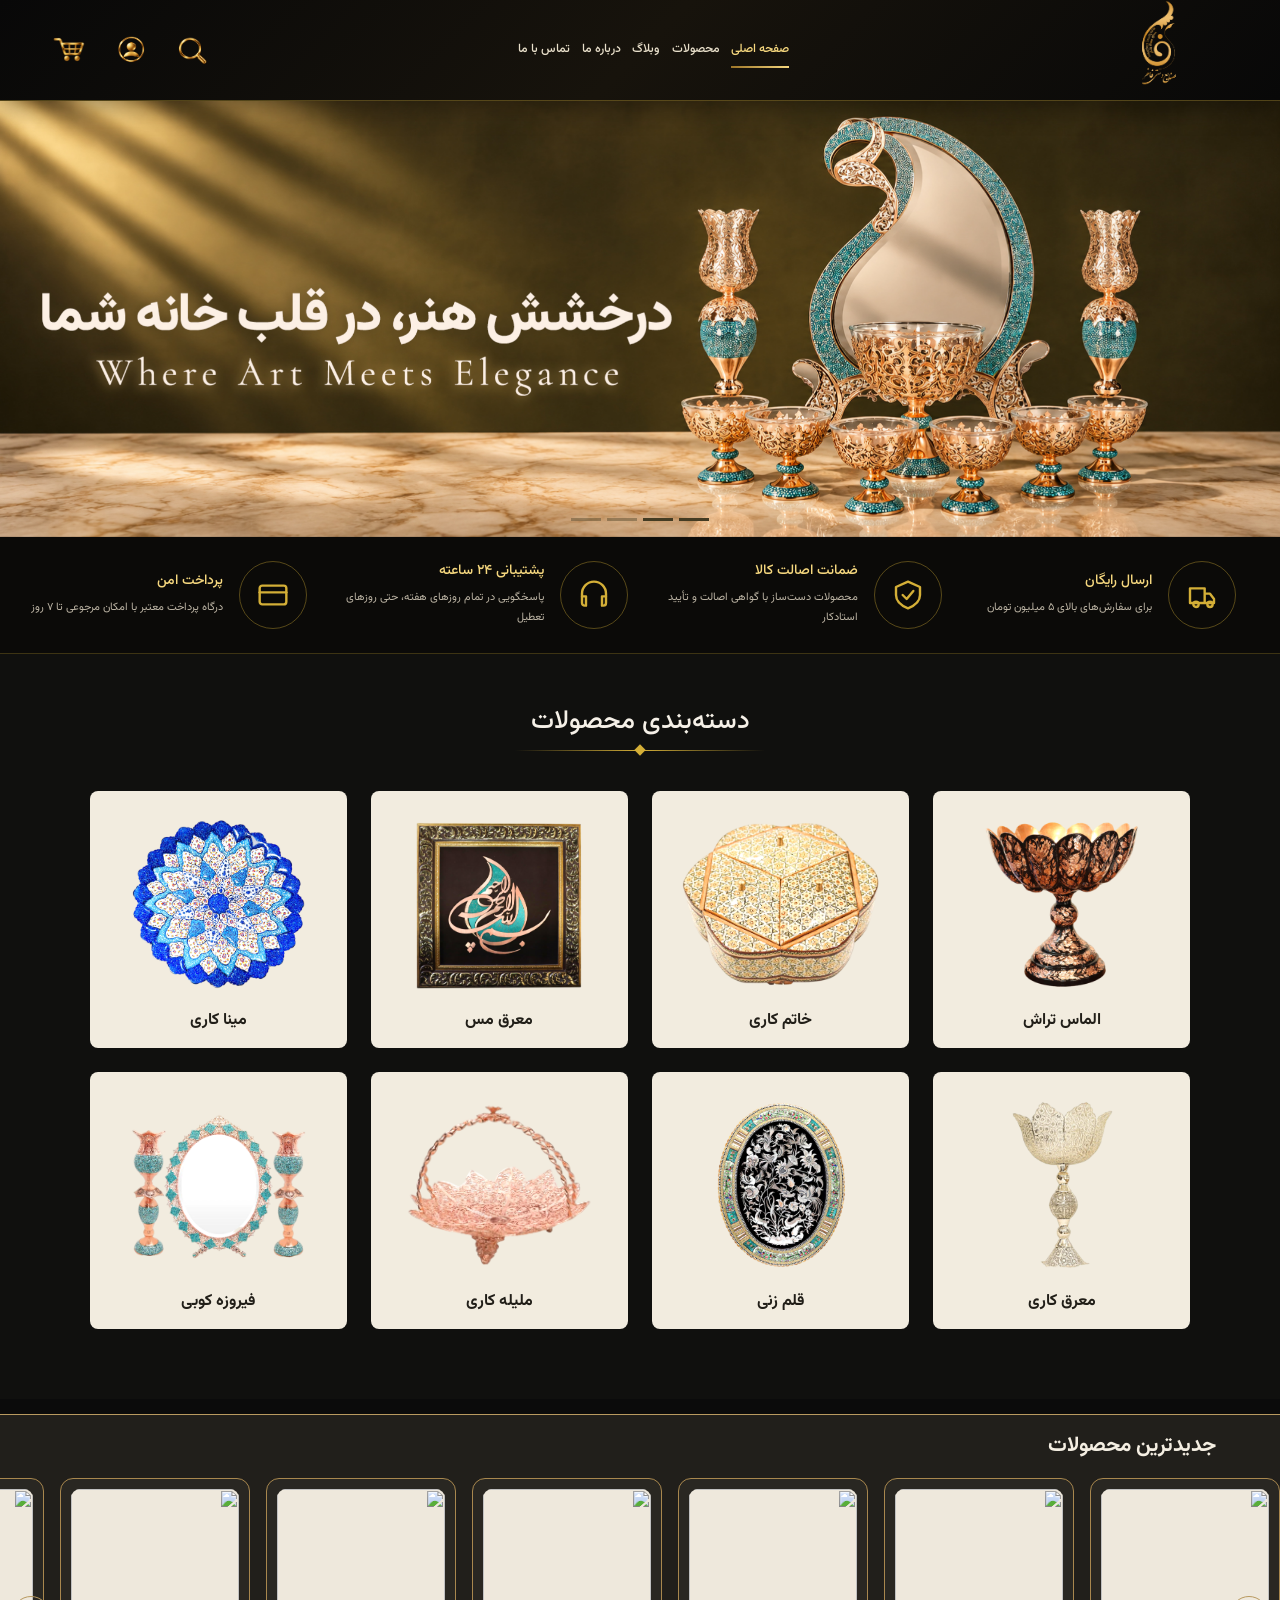
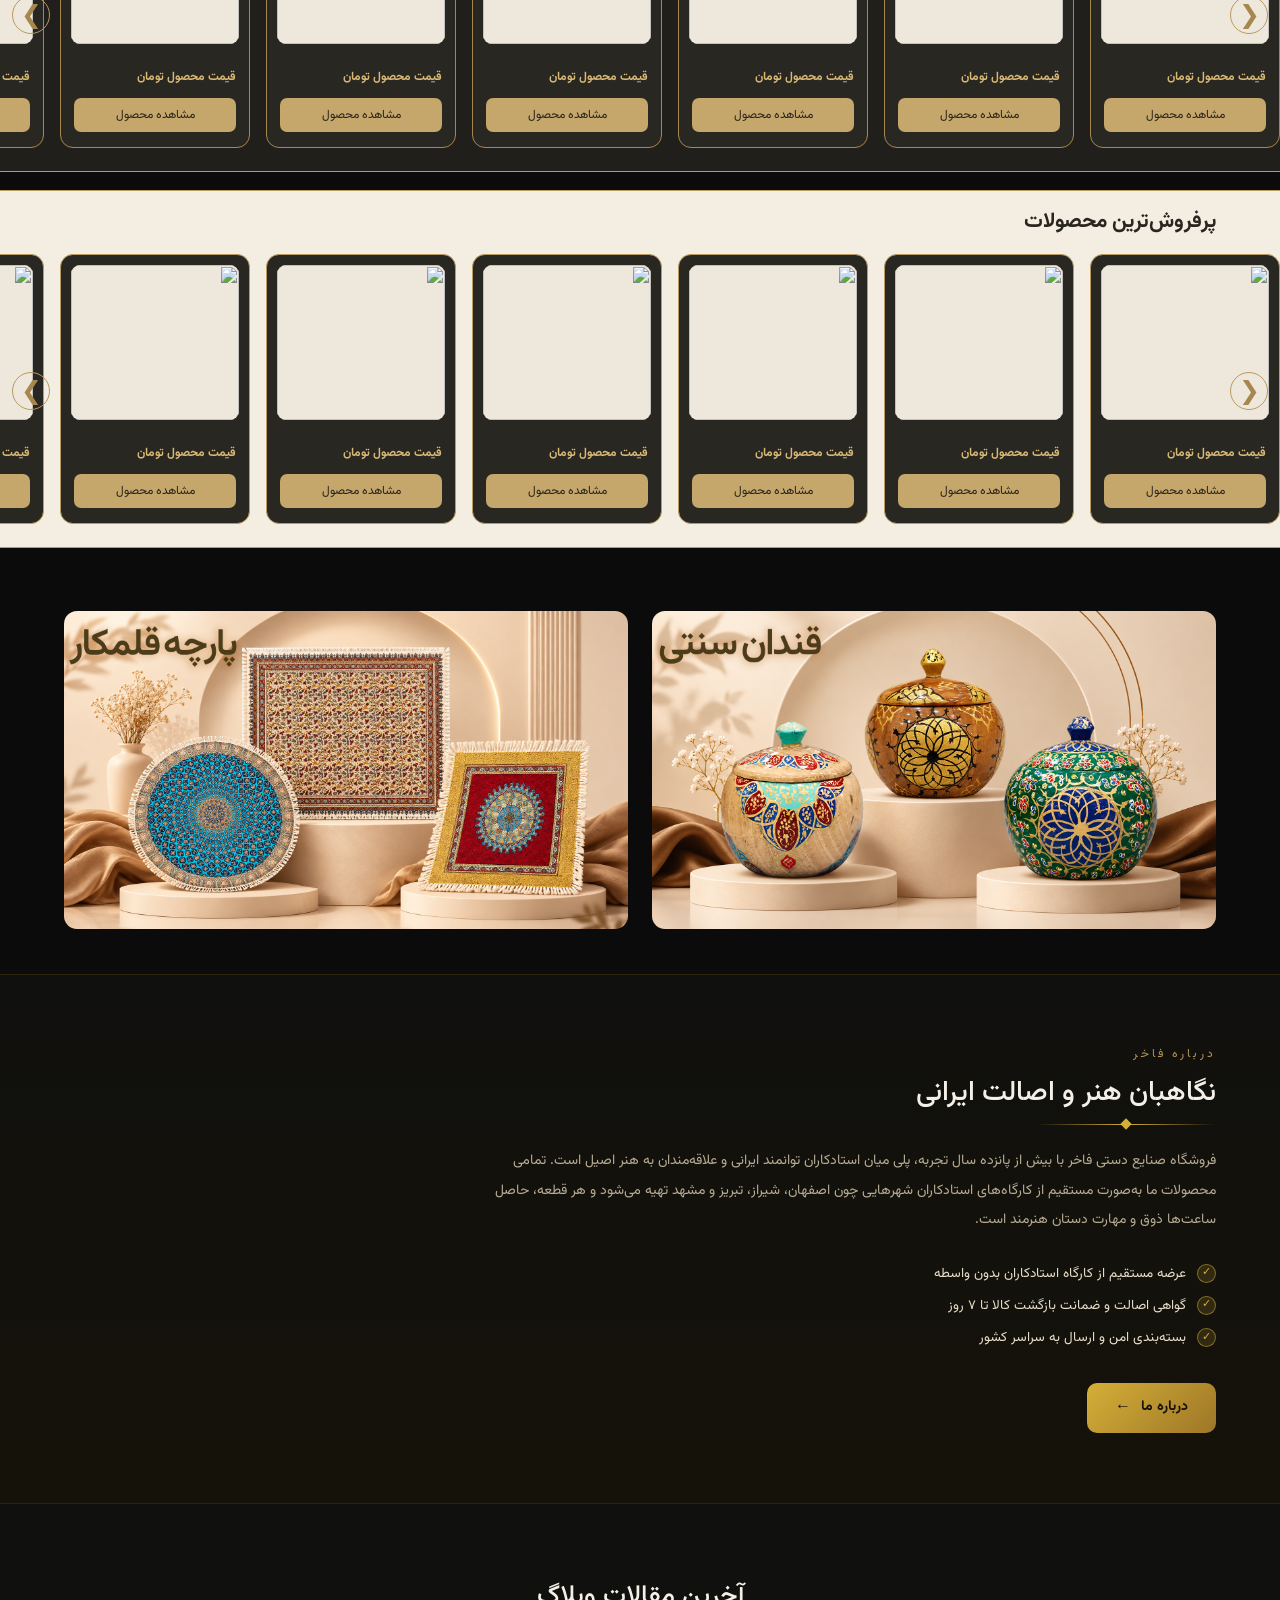
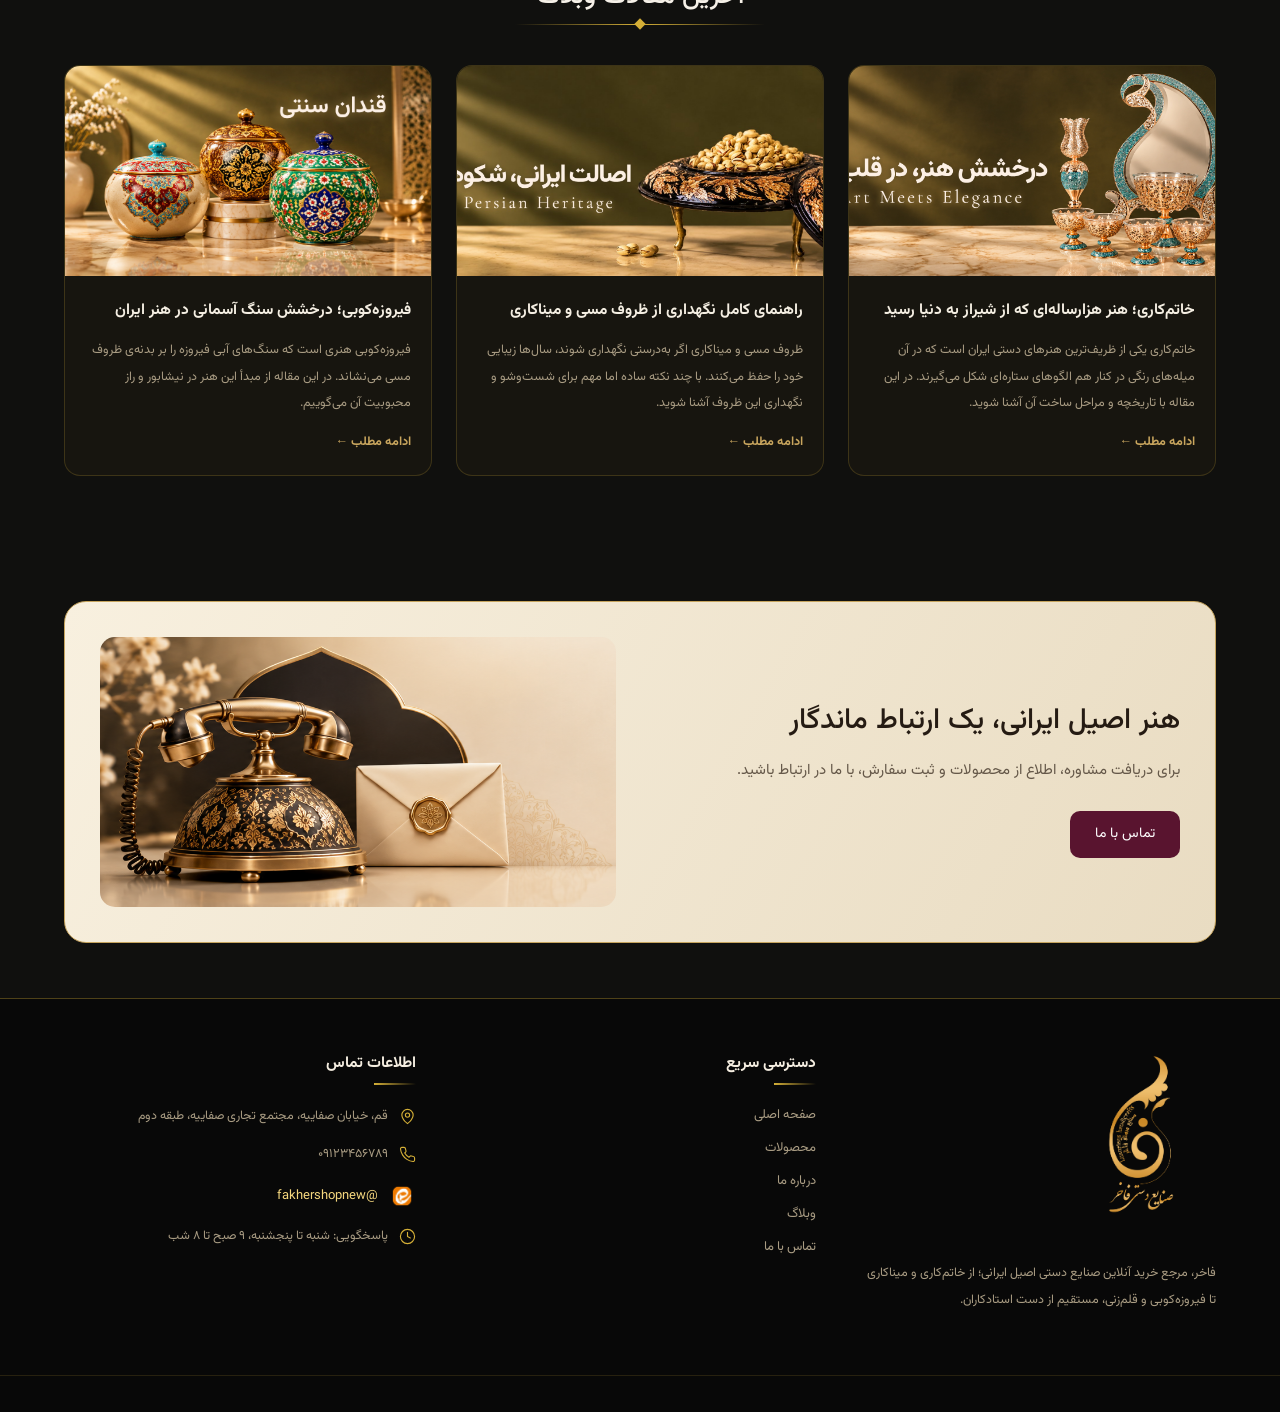
==== index.html @ 24276c19 "پروژه" ====
﻿<!DOCTYPE html>
<html lang="fa" dir="rtl">
<head>
    <meta charset="UTF-8">
    <meta name="viewport" content="width=device-width, initial-scale=1.0">
    <meta name="description" content="فروشگاه صنایع دستی فاخر؛ عرضه محصولات دست‌ساز و هنرهای اصیل ایرانی">
    <title>فروشگاه صنایع دستی فاخر</title>
    <link rel="icon" type="image/png" href="images/logo.png">
    <link rel="stylesheet" href="bootstrap/bootstrap.css">
    <link rel="stylesheet" href="css/style.css">
</head>

<body>

    <!-- هدر و منوی بالا صفحه-->
<header class="site-header">
    <nav class="navbar flex-nowrap py-0">
        <div class="container-fluid header-container d-flex align-items-center flex-nowrap">
            <a href="index.html" class="navbar-brand p-0 me-2 flex-shrink-0">
                <img src="images/logo.png" alt="لوگوی فاخر">
            </a>

            <div class="header-content d-flex align-items-center flex-grow-1">

                <ul class="navbar-nav main-nav flex-row flex-nowrap mx-auto">
                    <li class="nav-item">
                 <a href="index.html" class="nav-link active" aria-current="page">صفحه اصلی</a>
                    </li>

                    <li class="nav-item">
                        <a href="#products" class="nav-link">محصولات</a>
                    </li>

                    <li class="nav-item">
                        <a href="blog.html" class="nav-link">وبلاگ</a>
                    </li>

                    <li class="nav-item">
                        <a href="about.html" class="nav-link">درباره ما</a>
                    </li>

                    <li class="nav-item">
                        <a href="contact.html" class="nav-link">تماس با ما</a>
                    </li>
                </ul>

                <div class="header-actions d-flex align-items-center gap-1 gap-md-4 flex-shrink-0">
                    <a href="index.html" class="icon-link" aria-label="جستجو">
                        <img src="images/search.png" alt="">
                    </a>

                    <a href="index.html" class="icon-link" aria-label="حساب کاربری">
                        <img src="images/account.png" alt="">
                    </a>

                    <a href="index.html" class="icon-link" aria-label="سبد خرید">
                        <img src="images/buy.png" alt="">
                    </a>
                </div>
            </div>
        </div>
    </nav>
</header>

    
 <main>

        <!--اسلایدر -->
<div id="carouselExampleIndicators" class="carousel slide"data-bs-ride="carousel" data-bs-interval="1000">
    <div class="carousel-indicators">
        <button type="button" data-bs-target="#carouselExampleIndicators"
            data-bs-slide-to="0" class="active"
            aria-current="true" aria-label="Slide 1"></button>

        <button type="button" data-bs-target="#carouselExampleIndicators"
            data-bs-slide-to="1" aria-label="Slide 2"></button>

        <button type="button" data-bs-target="#carouselExampleIndicators"
            data-bs-slide-to="2" aria-label="Slide 3"></button>

        <button type="button" data-bs-target="#carouselExampleIndicators"
            data-bs-slide-to="3" aria-label="Slide 4"></button>
    </div>

    <div class="carousel-inner">

        <div class="carousel-item active">
            <img src="images/بنر1.jpg" class="d-block w-100"
                alt="بنر اول فروشگاه">
        </div>

        <div class="carousel-item">
            <img src="images/بنر2.jpg" class="d-block w-100"
                alt="بنر دوم فروشگاه">
        </div>

        <div class="carousel-item">
            <img src="images/بنر3.jpg" class="d-block w-100"
                alt="بنر سوم فروشگاه">
        </div>

        <div class="carousel-item">
            <img src="images/بنر 4.jpg" class="d-block w-100"
                alt="بنر چهارم فروشگاه">
        </div>
    </div>
</div>



      
<!-- مزیت های فروشگاه -->
<section class="store-benefits py-4">
    <div class="container-fluid px-4">
        <div class="row row-cols-1 row-cols-md-2 row-cols-lg-4 g-4">

            <div class="col">
                <div class="benefit-item d-flex align-items-center justify-content-center gap-3 h-100">
                    <div class="benefit-icon">
                        <svg viewBox="0 0 24 24">
                            <path d="M3 7h11v11H3z M14 11h4l3 4v3h-7z"/>
                            <circle cx="7.5" cy="19" r="2"/>
                            <circle cx="18" cy="19" r="2"/>
                        </svg>
                    </div>
                    <div class="benefit-text">
                        <h3>ارسال رایگان</h3>
                        <p>برای سفارش‌های بالای ۵ میلیون تومان</p>
                    </div>
                </div>
            </div>

            <div class="col">
                <div class="benefit-item d-flex align-items-center justify-content-center gap-3 h-100">
                    <div class="benefit-icon">
                        <svg viewBox="0 0 24 24">
                            <path d="M12 2 21 6v6c0 5-4 8-9 10-5-2-9-5-9-10V6z"/>
                            <path d="m8 12 3 3 5-6"/>
                        </svg>
                    </div>
                    <div class="benefit-text">
                        <h3>ضمانت اصالت کالا</h3>
                        <p>محصولات دست‌ساز با گواهی اصالت و تأیید استادکار</p>
                    </div>
                </div>
            </div>

            <div class="col">
                <div class="benefit-item d-flex align-items-center justify-content-center gap-3 h-100">
                    <div class="benefit-icon">
                        <svg viewBox="0 0 24 24">
                            <path d="M3 13v-2a9 9 0 0 1 18 0v2"/>
                            <path d="M3 13h3v7H5a2 2 0 0 1-2-2z"/>
                            <path d="M21 13h-3v7h1a2 2 0 0 0 2-2z"/>
                        </svg>
                    </div>
                    <div class="benefit-text">
                        <h3>پشتیبانی ۲۴ ساعته</h3>
                        <p>پاسخگویی در تمام روزهای هفته، حتی روزهای تعطیل</p>
                    </div>
                </div>
            </div>

            <!-- پرداخت امن -->
            <div class="col">
                <div class="benefit-item d-flex align-items-center justify-content-center gap-3 h-100">
                    <div class="benefit-icon">
                        <svg viewBox="0 0 24 24">
                            <rect x="2" y="5" width="20" height="14" rx="2"/>
                            <path d="M2 10h20"/>
                        </svg>
                    </div>
                    <div class="benefit-text">
                        <h3>پرداخت امن</h3>
                        <p>درگاه پرداخت معتبر با امکان مرجوعی تا ۷ روز</p>
                    </div>
                </div>
            </div>

        </div>
    </div>
</section>




        <!-- دسته‌بندی محصولات -->
        <section class="categories-section">
            <div class="section-title">
                <h2>دسته‌بندی محصولات</h2>
                <div class="gold-divider"><span></span></div>
            </div>
            <div class="categories-grid">
                <div class="row g-4 g-md-3 g-lg-4">
                    <div class="col-6 col-md-4 col-lg-3">
                        <a href="index.html" class="category-card">
                            <div class="category-image"><img src="images/الماس تراش.png" alt="الماس تراش"></div>
                            <h3>الماس تراش</h3>
                        </a>
                    </div>
                    <div class="col-6 col-md-4 col-lg-3">
                        <a href="index.html" class="category-card">
                            <div class="category-image"><img src="images/خاتم کاری.png" alt="خاتم کاری"></div>
                            <h3>خاتم کاری</h3>
                        </a>
                    </div>
                    <div class="col-6 col-md-4 col-lg-3">
                        <a href="index.html" class="category-card">
                            <div class="category-image"><img src="images/معرق مس.png" alt="معرق مس"></div>
                            <h3>معرق مس</h3>
                        </a>
                    </div>
                    <div class="col-6 col-md-4 col-lg-3">
                        <a href="index.html" class="category-card">
                            <div class="category-image"><img src="images/مینا کاری.png" alt="مینا کاری"></div>
                            <h3>مینا کاری</h3>
                        </a>
                    </div>
                    <div class="col-6 col-md-4 col-lg-3">
                        <a href="index.html" class="category-card">
                            <div class="category-image"><img src="images/معرق کاری.png" alt="معرق کاری"></div>
                            <h3>معرق کاری</h3>
                        </a>
                    </div>
                    <div class="col-6 col-md-4 col-lg-3">
                        <a href="index.html" class="category-card">
                            <div class="category-image"><img src="images/قلم زنی.png" alt="قلم زنی"></div>
                            <h3>قلم زنی</h3>
                        </a>
                    </div>
                    <div class="col-6 col-md-4 col-lg-3">
                        <a href="index.html" class="category-card">
                            <div class="category-image"><img src="images/ملیله کاری.png" alt="ملیله کاری"></div>
                            <h3>ملیله کاری</h3>
                        </a>
                    </div>
                    <div class="col-6 col-md-4 col-lg-3">
                        <a href="index.html" class="category-card">
                            <div class="category-image"><img src="images/فیروزه کوبی.png" alt="فیروزه کوبی"></div>
                            <h3>فیروزه کوبی</h3>
                        </a>
                    </div>
                </div>
            </div>
        </section>

        <!-- جدیدترین و پرفروش‌ترین محصولات -->
        <section class="products-showcase" id="products">
            <div class="products-container">
                <div class="product-group">
                    <div class="product-heading"><div><h2>جدیدترین محصولات</h2></div></div>
                    <div class="product-slider">
                        <button class="product-arrow prev" type="button" aria-label="محصولات قبلی">&#10095;</button>
                        <div class="product-track" id="newProducts"></div>
                        <button class="product-arrow next" type="button" aria-label="محصولات بعدی">&#10094;</button>
                    </div>
                </div>
                <div class="product-group">
                    <div class="product-heading"><div><h2>پرفروش‌ترین محصولات</h2></div></div>
                    <div class="product-slider">
                        <button class="product-arrow prev" type="button" aria-label="محصولات قبلی">&#10095;</button>
                        <div class="product-track" id="bestProducts"></div>
                        <button class="product-arrow next" type="button" aria-label="محصولات بعدی">&#10094;</button>
                    </div>
                </div>
            </div>
        </section>

        <!-- بنرهای تبلیغاتی -->
        <section class="promo-banners">
            <div class="promo-banners-container">
                <div class="row g-3 g-md-4">
                    <div class="col-12 col-md-6">
                        <div class="promo-banner"><img src="images/قندان.png" alt="انواع قندان مسی و تزئینی"></div>
                    </div>
                    <div class="col-12 col-md-6">
                        <div class="promo-banner"><img src="images/پارچه.png" alt="انواع پارچه قلمکار"></div>
                    </div>
                </div>
            </div>
        </section>

        <!-- درباره ما -->
        <section class="about-section" id="about">
            <div class="about-container">
                <div class="about-text">
                    <span class="about-label">درباره فاخر</span>
                    <h2>نگاهبان هنر و اصالت ایرانی</h2>
                    <div class="gold-divider about-divider"><span></span></div>
                    <p>فروشگاه صنایع دستی فاخر با بیش از پانزده سال تجربه، پلی میان استادکاران توانمند ایرانی و علاقه‌مندان به هنر اصیل است. تمامی محصولات ما به‌صورت مستقیم از کارگاه‌های استادکاران شهرهایی چون اصفهان، شیراز، تبریز و مشهد تهیه می‌شود و هر قطعه، حاصل ساعت‌ها ذوق و مهارت دستان هنرمند است.</p>
                    <ul class="about-features">
                        <li>عرضه مستقیم از کارگاه استادکاران بدون واسطه</li>
                        <li>گواهی اصالت و ضمانت بازگشت کالا تا ۷ روز</li>
                        <li>بسته‌بندی امن و ارسال به سراسر کشور</li>
                    </ul>
                    <div class="contact-buttons">
                        <a href="about.html" class="about-btn">درباره ما <span class="arrow-left">←</span></a>
                    </div>
                </div>
            </div>
        </section>

        <!-- وبلاگ -->
        <section class="blog-section" id="blog">
            <div class="section-title">
                <h2>آخرین مقالات وبلاگ</h2>
                <div class="gold-divider"><span></span></div>
            </div>
            <div class="blog-grid">
                <div class="row g-4">
                    <div class="col-12 col-md-6 col-lg-4">
                        <article class="blog-card">
                            <div class="blog-image"><img src="images/بنر2.jpg" alt="خاتم‌کاری" loading="lazy"></div>
                            <div class="blog-content">
                                <h3>خاتم‌کاری؛ هنر هزارساله‌ای که از شیراز به دنیا رسید</h3>
                                <p>خاتم‌کاری یکی از ظریف‌ترین هنرهای دستی ایران است که در آن میله‌های رنگی در کنار هم الگوهای ستاره‌ای شکل می‌گیرند. در این مقاله با تاریخچه و مراحل ساخت آن آشنا شوید.</p>
                                <a href="#" class="blog-link">ادامه مطلب &#8592;</a>
                            </div>
                        </article>
                    </div>
                    <div class="col-12 col-md-6 col-lg-4">
                        <article class="blog-card">
                            <div class="blog-image"><img src="images/بنر3.jpg" alt="نگهداری ظروف مسی" loading="lazy"></div>
                            <div class="blog-content">
                                <h3>راهنمای کامل نگهداری از ظروف مسی و میناکاری</h3>
                                <p>ظروف مسی و میناکاری اگر به‌درستی نگهداری شوند، سال‌ها زیبایی خود را حفظ می‌کنند. با چند نکته ساده اما مهم برای شست‌وشو و نگهداری این ظروف آشنا شوید.</p>
                                <a href="#" class="blog-link">ادامه مطلب &#8592;</a>
                            </div>
                        </article>
                    </div>
                    <div class="col-12 col-md-6 col-lg-4">
                        <article class="blog-card">
                            <div class="blog-image"><img src="images/قندان.jpg" alt="فیروزه‌کوبی" loading="lazy"></div>
                            <div class="blog-content">
                                <h3>فیروزه‌کوبی؛ درخشش سنگ آسمانی در هنر ایران</h3>
                                <p>فیروزه‌کوبی هنری است که سنگ‌های آبی فیروزه را بر بدنه‌ی ظروف مسی می‌نشاند. در این مقاله از مبدأ این هنر در نیشابور و راز محبوبیت آن می‌گوییم.</p>
                                <a href="#" class="blog-link">ادامه مطلب &#8592;</a>
                            </div>
                        </article>
                    </div>
                </div>
            </div>
        </section>

        <!-- تماس با ما -->
        <section class="contact-section" id="contact">
            <div class="contact-content d-flex flex-column flex-lg-row align-items-center justify-content-between gap-4 gap-lg-5">
                <div class="contact-text">
                    <h2>هنر اصیل ایرانی، یک ارتباط ماندگار</h2>
                    <p>برای دریافت مشاوره، اطلاع از محصولات و ثبت سفارش، با ما در ارتباط باشید.</p>
                    <div class="contact-buttons">
                        <a href="contact.html" class="contact-btn">تماس با ما</a>
                    </div>
                </div>
                <div class="contact-image">
                    <img src="images/تماس با ما .png" alt="صنایع دستی فاخر">
                </div>
            </div>
        </section>
    </main>

    <!-- فوتر -->
    <footer class="site-footer">
        <div class="footer-container">
            <div class="row g-4 g-lg-5">
                <div class="col-12 col-md-6 col-lg-4">
                    <div class="footer-col footer-brand">
                        <img src="images/logo.png" alt="لوگوی فروشگاه صنایع دستی فاخر">
                        <p>فاخر، مرجع خرید آنلاین صنایع دستی اصیل ایرانی؛ از خاتم‌کاری و میناکاری تا فیروزه‌کوبی و قلم‌زنی، مستقیم از دست استادکاران.</p>
                    </div>
                </div>
                <div class="col-12 col-md-6 col-lg-4">
                    <div class="footer-col">
                        <h4>دسترسی سریع</h4>
                        <ul class="footer-links">
                            <li><a href="index.html">صفحه اصلی</a></li>
                            <li><a href="#products">محصولات</a></li>
                            <li><a href="#about">درباره ما</a></li>
                            <li><a href="#blog">وبلاگ</a></li>
                            <li><a href="#contact">تماس با ما</a></li>
                        </ul>
                    </div>
                </div>
                <div class="col-12 col-md-6 col-lg-4">
                    <div class="footer-col">
                        <h4>اطلاعات تماس</h4>
                        <ul class="footer-contact-list">
                            <li>
                                <svg viewBox="0 0 24 24"><path d="M20 10c0 6-8 12-8 12S4 16 4 10a8 8 0 0 1 16 0z"/><circle cx="12" cy="10" r="3"/></svg>
                                <span>قم، خیابان صفاییه، مجتمع تجاری صفاییه، طبقه دوم</span>
                            </li>
                            <li>
                                <svg viewBox="0 0 24 24"><path d="M22 16.92v3a2 2 0 0 1-2.18 2 19.79 19.79 0 0 1-8.63-3.07 19.5 19.5 0 0 1-6-6 19.79 19.79 0 0 1-3.07-8.67A2 2 0 0 1 4.11 2h3a2 2 0 0 1 2 1.72c.127.96.361 1.903.7 2.81a2 2 0 0 1-.45 2.11L8.09 9.91a16 16 0 0 0 6 6l1.27-1.27a2 2 0 0 1 2.11-.45c.907.339 1.85.573 2.81.7A2 2 0 0 1 22 16.92z"/></svg>
                                <span>۰۹۱۲۳۴۵۶۷۸۹</span>
                            </li>
                            <li>
                                <div class="social-link">
                                    <img src="images/ایتا.png" alt="لوگوی ایتا">
                                    <span>@fakhershopnew</span>
                                </div>
                            </li>
                            <li>
                                <svg viewBox="0 0 24 24"><circle cx="12" cy="12" r="10"/><path d="M12 6v6l4 2"/></svg>
                                <span>پاسخگویی: شنبه تا پنجشنبه، ۹ صبح تا ۸ شب</span>
                            </li>
                        </ul>
                    </div>
                </div>
            </div>
        </div>
        <div class="footer-bottom"></div>
    </footer> 
    <script src="java/java.js"></script>
</body>
</html>
---- css/style.css ----
/* تنظیمات اولیه سایت */
:root {
    --gold: #d4af37;
    --gold-light: #f5d77e;
    --gold-dark: #9e7628;
    --text-color: #e8dfca;
    --dark: #0b0b0b;
    --header-bg: #080808;
}
/* حذف فاصله‌های پیش‌فرض و تنظیم نحوه محاسبه اندازه عناصر */

* {
    margin: 0;
    padding: 0;
    box-sizing: border-box;
}

html,
body {
    width: 100%;
    min-height: 100%;
}

body {
    background-color: var(--dark);
    font-family: 'Vazirmatn', sans-serif;
    font-size: 14px;
    overflow-x: hidden;
}

@font-face {
    font-family: 'Vazirmatn';
    src: url('../fonts/Vazirmatn-Regular.woff2') format('woff2');
    font-weight: 400;
}

@font-face {
    font-family: 'Vazirmatn';
    src: url('../fonts/Vazirmatn-Medium.woff2') format('woff2');
    font-weight: 500;
}

@font-face {
    font-family: 'Vazirmatn';
    src: url('../fonts/Vazirmatn-Bold.woff2') format('woff2');
    font-weight: 700;
}

body,
button,
input,
textarea,
select,
a,
h1,
h2,
h3,
h4,
h5,
h6,
p,
span,
li {
    font-family: 'Vazirmatn', sans-serif;
}

h1 { font-size: 28px; }
h2 { font-size: 23px; }
h3 { font-size: 16px; }
p  { font-size: 13px; line-height: 2; }


/* هدر */
.site-header {
    position: relative;
    z-index: 1000;
    background: linear-gradient(135deg, #080808, #17130c, #080808);
    border-bottom: 1px solid rgba(212, 175, 55, 0.35);
    box-shadow: 0 5px 25px #0006;
}

.navbar {
    min-height: clamp(75px, 7.5vw, 120px);
}

.header-container {
    padding: 0 4%;
}

.navbar-brand img {
    width: clamp(45px, 9.7vw, 155px);
    height: clamp(60px, 7.8vw, 125px);
    object-fit: contain;
}

.header-content {
    min-width: 0;
}

.main-nav {
    gap: 0;
    align-items: center;
}

.main-nav .nav-item + .nav-item {
    padding-right: clamp(3px, 0.9vw, 14px);
}

.main-nav .nav-link {
    position: relative;
    padding: 12px 0;
    color: var(--text-color);
    font-size: clamp(8px, 0.95vw, 15px);
    font-weight: 500;
    white-space: nowrap;
    text-decoration: none;
    transition: color 0.3s;
}

.main-nav .nav-link::after {
    content: "";
    position: absolute;
    bottom: 3px;
    right: 50%;
    width: 0;
    height: 2px;
    background: linear-gradient(90deg, var(--gold-dark), var(--gold-light));
    transform: translateX(50%);
    transition: width 0.3s;
}

.main-nav .nav-link:hover {
    color: var(--gold-light);
}

.main-nav .nav-link:hover::after {
    width: 100%;
}

.icon-link {
    width: clamp(21px, 2.9vw, 46px);
    height: clamp(25px, 2.9vw, 46px);
    display: flex;
    align-items: center;
    justify-content: center;
    border-radius: 50%;
    transition: background 0.3s;
}

.icon-link img {
    width: clamp(19px, 2.7vw, 42px);
    height: clamp(19px, 2.7vw, 42px);
    object-fit: contain;
    transition: transform 0.3s;
}

.icon-link:hover {
    background: #d4af3720;
}

.icon-link:hover img {
    transform: scale(1.1);
}
.main-nav .nav-link.active::after {
    width: 100%;
}

.main-nav .nav-link.active {
    color: var(--gold-light);
}




/*اسلایدر*/

#carouselExampleIndicators .carousel-item img {
    width: 100%;
    height: auto;
    display: block;
    object-fit: contain;
}

#carouselExampleIndicators .carousel-indicators button {
    background-color: #443c23;
    opacity: 0.4;
    height: 3px;
    border: 0;
}

#carouselExampleIndicators .carousel-indicators button.active {
    opacity: 1;
}

@media (max-width: 576px) {
    #carouselExampleIndicators .carousel-indicators button {
        width: 14px;
        height: 2px;
        margin: 0 3px;
    }
}


/* مزیت های فروشگاه */
.store-benefits {
    background: #0b0a08;
    border-bottom: 1px solid #d4af3740;
}

.benefit-item {
    color: var(--text-color);
}

.benefit-icon {
    width: 68px;
    height: 68px;
    min-width: 68px;
    border: 1px solid #d4af3760;
    border-radius: 50%;
    display: flex;
    align-items: center;
    justify-content: center;
}

.benefit-icon svg {
    width: 32px;
    height: 32px;
    fill: none;
    stroke: var(--gold);
    stroke-width: 1.8;
    stroke-linecap: round;
    stroke-linejoin: round;
}

.benefit-text h3 {
    color: var(--gold-light);
    font-size: 14px;
    margin-bottom: 8px;
}

.benefit-text p {
    color: #bdb5a5;
    font-size: 11px;
    line-height: 1.8;
    margin-bottom: 0;
}


/* =====================================
   بخش دسته‌بندی محصولات
===================================== */

.categories-section {
    padding: 40px 7% 70px;
    background-color: #10100e;
    direction: rtl;
}

.section-title { text-align: center; margin-bottom: 40px; }
.section-title span { color: #c49a45; font-size: 11px; letter-spacing: 3px; font-family: Arial, sans-serif; }
.section-title h2 { color: #f5f0e7; font-size: 26px; margin: 12px 0; }
.section-title p { color: #aaa397; font-size: 14px; }

.categories-grid {
    max-width: 1450px;
    margin: auto;
}

.category-card {
    display: block;
    padding: 18px;
    background-color: #f2ecdf;
    border-radius: 8px;
    text-align: center;
    text-decoration: none;
    color: #211e18;
    opacity: 0;
    transform: translateY(45px);
    transition: opacity 0.9s ease, transform 0.9s ease;
}

.category-card.show { opacity: 1; transform: translateY(0); }
.category-card:hover { transform: translateY(-5px); box-shadow: 0 10px 25px rgba(196, 154, 69, 0.12); }
.category-card.show:hover { transform: translateY(-5px); }

.category-image {
    width: 100%;
    height: 190px;
    display: flex;
    align-items: center;
    justify-content: center;
}

.category-image img {
    width: 90%;
    height: 90%;
    object-fit: contain;
    transition: 0.4s ease;
}

.category-card:hover img { transform: scale(1.08); }
.category-card h3 { font-size: 16px; font-weight: 600; margin: 12px 0 0; transition: color 0.3s ease; }
.category-card:hover h3 { color: #854836; }


/* =====================================
   جداکننده طلایی
===================================== */

.gold-divider {
    width: 100%;
    margin: 10px auto;
    display: flex;
    align-items: center;
    justify-content: center;
}

.gold-divider span {
    width: 250px;
    height: 1px;
    position: relative;
    background: linear-gradient(to right, transparent, var(--gold), transparent);
}

.gold-divider span::after {
    content: "";
    position: absolute;
    top: -4px;
    left: 50%;
    width: 8px;
    height: 8px;
    margin-left: -4px;
    background: var(--gold);
    transform: rotate(45deg);
}


/* =====================================
   ویترین محصولات فروشگاه
===================================== */

.products-showcase {
    width: 100%;
    max-width: 100%;
    margin-inline: 0;
    padding: 0;
    margin-top: 15px;
    background: transparent;
    overflow: clip;
}

.products-container { width: 100%; max-width: none; margin: 0; padding: 0; }

.product-group {
    width: 100%;
    padding: 18px 0 15px;
    margin: 0 0 18px;
    border-top: 1px solid #b99a60;
    border-bottom: 1px solid #b99a60;
    border-radius: 0;
    box-sizing: border-box;
}

.product-group:nth-child(odd) { background: #211f1b; }
.product-group:nth-child(odd) .product-heading h2 { color: #f4eee2; }
.product-group:nth-child(even) { background: #f4eee2; }
.product-group:nth-child(even) .product-heading h2 { color: #29251f; }

.product-heading {
    width: 100%;
    max-width: none;
    padding: 0 5%;
    margin: 0 auto 15px;
    display: flex;
    justify-content: space-between;
    align-items: center;
}

.product-heading h2 { font-size: 21px; font-weight: 700; margin: 0; }
.heading-subtitle { display: block; color: #b39459; font-size: 12px; margin-bottom: 6px; }
.slider-controls { display: flex; align-items: center; gap: 10px; }

.product-arrow {
    width: 38px;
    height: 38px;
    border: 1px solid #b99a60;
    border-radius: 50%;
    background: transparent;
    color: #a8874e;
    font-size: 25px;
    display: flex;
    align-items: center;
    justify-content: center;
    cursor: pointer;
    transition: 0.3s ease;
    text-align: center;
    padding: 0;
    line-height: 1;
    font-family: Arial, sans-serif;
}

.product-arrow:hover { background: #b99a60; color: #fff; }

.product-slider {
    position: relative;
    width: 100%;
    max-width: none;
    margin: 0;
    padding: 0;
    overflow: hidden;
}

.product-track {
    width: 100%;
    box-sizing: border-box;
    display: flex;
    flex-direction: row;
    direction: ltr;
    gap: 16px;
    padding: 5px 0 8px;
    overflow-x: auto;
    overflow-y: hidden;
    scroll-behavior: smooth;
    scrollbar-width: none;
}

.product-track::-webkit-scrollbar { display: none; }

.product-card {
    direction: rtl;
    flex: 0 0 190px;
    min-width: 0;
    padding: 10px;
    margin: 0;
    background: #292722;
    border: 1px solid #a8874e;
    border-radius: 13px;
    overflow: hidden;
    transition: transform 0.3s ease, box-shadow 0.3s ease;
}

.product-group:nth-child(even) .product-card { background: #292722; border-color: #b99a60; }
.product-card:hover { transform: translateY(-6px); border-color: #c9a65e; box-shadow: 0 10px 22px rgba(0, 0, 0, 0.18); }

.product-image {
    width: 100%;
    height: 155px;
    overflow: hidden;
    border-radius: 9px;
    background: #eee8dc;
}

.product-image img {
    width: 100%; height: 100%; display: block;
    object-fit: cover; transition: transform 0.4s ease;
}

.product-card:hover .product-image img { transform: scale(1.06); }

.product-info { padding: 12px 3px 5px; text-align: right; }
.product-info h3 {
    color: #f4eee2; font-size: 13px; font-weight: 600;
    margin: 0 0 12px; white-space: nowrap;
    overflow: hidden; text-overflow: ellipsis;
}
.product-price { display: block; color: #d7b875; font-size: 12px; font-weight: bold; }

.product-link {
    display: block; width: 100%; margin-top: 12px; padding: 8px 5px;
    background: #c5a66b; border-radius: 7px; color: #29241c;
    font-size: 12px; text-align: center; text-decoration: none;
    transition: 0.3s ease;
}
.product-link:hover { background: #e2c991; color: #29241c; }

.product-slider .product-arrow {
    position: absolute;
    top: 50%;
    z-index: 5;
    transform: translateY(-50%);
    display: flex;
    align-items: center;
    justify-content: center;
}

.product-slider .product-arrow.next { left: 12px; right: auto; text-indent: 0; direction: ltr; }
.product-slider .product-arrow.prev { right: 12px; left: auto; text-indent: 0; direction: ltr; }


/* =====================================
   بنرهای تبلیغاتی
===================================== */

.promo-banners { width: 100%; padding: 45px 5%; }
.promo-banners-container { max-width: 1450px; margin: 0 auto; }
.promo-banner { width: 100%; overflow: hidden; border-radius: 13px; background: transparent; }
.promo-banner img {
    display: block; width: 100%; height: auto;
    object-fit: contain; transition: transform 0.4s ease;
}
.promo-banner:hover img { transform: scale(1.02); }


/* =====================================
   Contact Section
===================================== */

.contact-section {
    width: 100%;
    padding: 55px 5%;
    background: #10100e;
}

.contact-content {
    max-width: 1450px;
    margin: auto;
    display: flex;
    align-items: center;
    justify-content: space-between;
    gap: 45px;
    padding: 35px;
    background: linear-gradient(120deg, #f8f0df, #e9dcc2);
    border: 1px solid #c6a45d;
    border-radius: 22px;
    overflow: hidden;
}

.contact-text { flex: 1; }
.contact-label { color: #9b793b; font-size: 12px; letter-spacing: 3px; }
.contact-text h2 { color: #251b13; font-size: 29px; margin: 18px 0; }
.contact-text p { color: #655849; font-size: 15px; line-height: 2; margin-bottom: 25px; }
.contact-buttons { display: flex; gap: 12px; flex-wrap: wrap; }

.contact-btn,
.instagram-btn {
    text-decoration: none; padding: 13px 25px;
    border-radius: 10px; font-size: 14px; transition: 0.3s;
}
.contact-btn { background: #59142f; color: white; }
.instagram-btn { border: 1px solid #9b793b; color: #59142f; }
.contact-btn:hover { background: #351020; }
.instagram-btn:hover { background: #e4d2ad; }

.contact-image { flex: 1; min-width: 0; }
.contact-image img {
    width: 100%; height: 270px;
    object-fit: cover; border-radius: 15px; display: block;
}


/* =====================================
   بخش درباره ما (صفحه اصلی)
===================================== */

.about-section {
    width: 100%;
    padding: 70px 5%;
    background: linear-gradient(180deg, #10100e, #151209);
    border-top: 1px solid rgba(212, 175, 55, 0.12);
}

.about-container { max-width: 1450px; margin: auto; }
.about-text { flex: 1; max-width: 760px; min-width: 0; }
.about-label { display: block; color: #b39459; font-size: 12px; letter-spacing: 3px; margin-bottom: 14px; }
.about-text h2 { color: #f5f0e7; font-size: 28px; margin-bottom: 14px; }

.about-divider { width: 100%; justify-content: flex-start; margin: 0 0 22px; }
.about-divider span {
    width: 180px; margin-right: 0; margin-left: auto;
    background: linear-gradient(to left, transparent, var(--gold), transparent);
}

.about-text p { color: #b7ab93; font-size: 14px; line-height: 2.1; margin-bottom: 22px; }

.about-features { list-style: none; margin: 0 0 28px; padding: 0; }
.about-features li {
    position: relative; padding-right: 30px;
    color: #e8dfca; font-size: 13.5px; line-height: 2.4;
}
.about-features li::before {
    content: "\2713";
    position: absolute; right: 0; top: 6px;
    width: 19px; height: 19px;
    display: flex; align-items: center; justify-content: center;
    background: rgba(212, 175, 55, 0.16);
    border: 1px solid rgba(212, 175, 55, 0.5);
    border-radius: 50%; color: var(--gold); font-size: 11px;
}

.about-btn {
    display: inline-flex; align-items: center; gap: 10px;
    padding: 13px 28px;
    background: linear-gradient(135deg, var(--gold), var(--gold-dark));
    border-radius: 10px; color: #171208;
    font-size: 14px; font-weight: 700;
    text-decoration: none; transition: 0.3s ease;
}
.about-btn:hover {
    background: linear-gradient(135deg, var(--gold-light), var(--gold));
    transform: translateY(-3px); box-shadow: 0 10px 24px rgba(212, 175, 55, 0.25);
}
.about-btn .arrow-left { font-size: 16px; transition: transform 0.3s ease; }
.about-btn:hover .arrow-left { transform: translateX(-4px); }


/* =====================================
   بخش وبلاگ
===================================== */

.blog-section {
    width: 100%; padding: 65px 5% 70px;
    background: #10100e;
    border-top: 1px solid rgba(212, 175, 55, 0.12);
}

.blog-grid-section { width: 100%; padding: 0 5% 70px; background: #10100e; }
.blog-grid { max-width: 1450px; margin: auto; }

.blog-card {
    background: #17150f;
    border: 1px solid rgba(212, 175, 55, 0.2);
    border-radius: 16px;
    overflow: hidden;
    transition: transform 0.35s ease, box-shadow 0.35s ease, border-color 0.35s ease;
}
.blog-card:hover {
    transform: translateY(-7px);
    border-color: rgba(212, 175, 55, 0.55);
    box-shadow: 0 14px 32px rgba(0, 0, 0, 0.45);
}

.blog-card-link { display: block; height: 100%; text-decoration: none; color: inherit; }

.blog-image {
    position: relative; height: 210px;
    overflow: hidden; background: #f2ecdf;
}
.blog-image img {
    width: 100%; height: 100%; object-fit: cover;
    display: block; transition: transform 0.5s ease;
}
.blog-card:hover .blog-image img { transform: scale(1.07); }

.blog-card-image {
    position: relative; height: 200px;
    overflow: hidden; background: #f2ecdf;
}
.blog-card-image img {
    width: 100%; height: 100%; object-fit: contain;
    display: block; padding: 12px; transition: transform 0.5s ease;
}
.blog-card:hover .blog-card-image img { transform: scale(1.06); }

.blog-card-category {
    position: absolute; top: 14px; right: 14px;
    padding: 6px 14px;
    background: rgba(11, 11, 11, 0.82);
    border: 1px solid rgba(212, 175, 55, 0.4);
    border-radius: 20px;
    color: var(--gold-light); font-size: 11.5px;
    backdrop-filter: blur(4px);
}

.blog-content,
.blog-card-content { padding: 20px 20px 22px; }

.blog-content h3,
.blog-card-content h3 {
    color: #f4eee2; font-size: 15.5px; font-weight: 700;
    line-height: 1.9; margin-bottom: 12px;
    transition: color 0.3s ease;
}
.blog-card:hover .blog-content h3,
.blog-card:hover .blog-card-content h3 { color: var(--gold-light); }

.blog-content p,
.blog-card-content p {
    color: #a99c83; font-size: 12.5px; line-height: 2.1;
    margin-bottom: 16px;
    display: -webkit-box;
    -webkit-line-clamp: 3;
    -webkit-box-orient: vertical;
    overflow: hidden;
}

.post-meta {
    display: flex; align-items: center;
    flex-wrap: wrap; gap: 14px;
    margin-bottom: 12px;
}
.post-date,
.post-read-time { color: #8d8168; font-size: 11.5px; }
.post-category {
    padding: 4px 12px;
    background: rgba(212, 175, 55, 0.14);
    border: 1px solid rgba(212, 175, 55, 0.35);
    border-radius: 20px;
    color: var(--gold-light); font-size: 11px;
}
.blog-link {
    display: inline-block;
    color: #c9a65e; font-size: 12.5px; font-weight: 600;
    text-decoration: none; transition: 0.3s ease;
}
.blog-link:hover { color: var(--gold-light); letter-spacing: 0.5px; }


/* =====================================
   فوتر سایت
===================================== */

.site-footer {
    width: 100%; background: #080808;
    border-top: 1px solid rgba(212, 175, 55, 0.35);
}

.site-footer > p {
    text-align: center; padding: 22px 5%; margin: 0;
    color: #877c66; font-size: 12.5px; line-height: 2;
}

.footer-container {
    max-width: 1450px;
    margin: auto;
    padding: 55px 5% 40px;
}

.footer-brand img { width: 150px; margin-bottom: 18px; }
.footer-brand p { color: #a99c83; font-size: 12.5px; line-height: 2.2; margin-bottom: 20px; }
.footer-social { display: flex; gap: 12px; }

.footer-col h4 {
    color: #f5eee1; font-size: 15.5px; font-weight: 700;
    margin-bottom: 20px; position: relative;
    padding-bottom: 12px;
}
.footer-col h4::after {
    content: ""; position: absolute;
    bottom: 0; right: 0; width: 42px; height: 2px;
    background: linear-gradient(90deg, var(--gold), transparent);
}

.footer-links { list-style: none; padding: 0; margin: 0; }
.footer-links li { margin-bottom: 12px; }
.footer-links a { color: #a99c83; font-size: 13px; text-decoration: none; transition: 0.3s ease; }
.footer-links a:hover { color: var(--gold-light); padding-right: 6px; }

.footer-contact-list { list-style: none; padding: 0; margin: 0; }
.footer-contact-list li {
    display: flex; align-items: flex-start; gap: 11px;
    color: #a99c83; font-size: 12.5px; line-height: 1.9;
    margin-bottom: 15px;
}
.footer-contact-list svg {
    width: 17px; height: 17px; min-width: 17px; margin-top: 3px;
    fill: none; stroke: var(--gold); stroke-width: 1.6;
    stroke-linecap: round; stroke-linejoin: round;
}

.footer-contact-list .social-link {
    display: inline-flex; align-items: center; gap: 10px;
    color: var(--gold-light); font-size: 13px;
    text-decoration: none; transition: 0.3s ease;
}
.footer-contact-list .social-link img { width: 28px; height: 28px; object-fit: contain; }
.footer-contact-list .social-link:hover { color: #fff; }

.footer-bottom {
    border-top: 1px solid rgba(212, 175, 55, 0.15);
    padding: 18px 5%; text-align: center;
}
.footer-bottom p { color: #877c66; font-size: 12px; margin: 0; }


/* =====================================
   صفحه درباره ما
===================================== */

.about-hero {
    width: 100%; padding: 75px 5%;
    background: linear-gradient(160deg, #17130c, #10100e 55%, #0d0c0a);
    border-bottom: 1px solid rgba(212, 175, 55, 0.2);
    text-align: center;
}
.about-hero-inner { max-width: 760px; margin: auto; }
.about-hero-subtitle {
    display: block; color: #b39459; font-size: 12px;
    letter-spacing: 4px; margin-bottom: 16px;
}
.about-hero-title { color: #f5f0e7; font-size: 36px; font-weight: 700; margin-bottom: 18px; }
.about-hero-text { color: #a99c83; font-size: 14.5px; line-height: 2.1; margin: 0; }

.about-story { width: 100%; padding: 70px 5%; background: #10100e; }
.about-story-grid { max-width: 1450px; margin: auto; }

.about-story-image {
    overflow: hidden; border-radius: 20px;
    border: 1px solid rgba(212, 175, 55, 0.35);
}
.about-story-image img {
    width: 100%; height: 430px; object-fit: cover;
    display: block; transition: transform 0.5s ease;
}
.about-story-image:hover img { transform: scale(1.05); }

.about-story-content { min-width: 0; }
.about-section-label {
    display: block; color: #b39459; font-size: 12px;
    letter-spacing: 3px; margin-bottom: 14px;
}
.about-story-content h2 { color: #f5f0e7; font-size: 26px; margin-bottom: 20px; }
.about-story-content p { color: #b7ab93; font-size: 13.5px; line-height: 2.2; margin-bottom: 16px; }

.about-stats {
    width: 100%; padding: 60px 5%;
    background: linear-gradient(180deg, #151209, #0d0c0a);
    border-top: 1px solid rgba(212, 175, 55, 0.12);
    border-bottom: 1px solid rgba(212, 175, 55, 0.12);
}
.about-stats-grid { max-width: 1450px; margin: auto; }

.stat-card {
    padding: 30px 15px;
    background: rgba(212, 175, 55, 0.06);
    border: 1px solid rgba(212, 175, 55, 0.22);
    border-radius: 16px;
    text-align: center;
    transition: 0.3s ease;
}
.stat-card:hover { background: rgba(212, 175, 55, 0.13); transform: translateY(-5px); }
.stat-number { color: var(--gold-light); font-size: 30px; font-weight: 700; margin: 0 0 8px; }
.stat-label { color: #a99c83; font-size: 12.5px; margin: 0; }

.about-values { width: 100%; padding: 70px 5% 75px; background: #10100e; }
.values-grid { max-width: 1450px; margin: auto; }

.value-card {
    padding: 30px 22px;
    background: #17150f;
    border: 1px solid rgba(212, 175, 55, 0.2);
    border-radius: 16px;
    text-align: center;
    transition: transform 0.35s ease, border-color 0.35s ease, box-shadow 0.35s ease;
}
.value-card:hover {
    transform: translateY(-7px);
    border-color: rgba(212, 175, 55, 0.55);
    box-shadow: 0 14px 30px rgba(0, 0, 0, 0.45);
}
.value-icon {
    width: 64px; height: 64px; margin: 0 auto 18px;
    display: flex; align-items: center; justify-content: center;
    background: rgba(212, 175, 55, 0.1);
    border: 1px solid rgba(212, 175, 55, 0.3);
    border-radius: 50%;
}
.value-card h3 { color: #f4eee2; font-size: 16px; font-weight: 700; margin-bottom: 12px; }
.value-card p { color: #a99c83; font-size: 12.5px; line-height: 2.1; margin: 0; }

.about-cta { width: 100%; padding: 0 5% 75px; background: #10100e; }
.about-cta-inner {
    max-width: 1450px; margin: auto;
    padding: 55px 30px;
    background: linear-gradient(120deg, #f8f0df, #e9dcc2);
    border: 1px solid #c6a45d;
    border-radius: 22px; text-align: center;
}
.about-cta-inner h2 { color: #251b13; font-size: 26px; margin-bottom: 14px; }
.about-cta-inner p { color: #655849; font-size: 14px; margin-bottom: 26px; }
.about-cta-buttons {
    display: flex; align-items: center;
    justify-content: center; gap: 14px; flex-wrap: wrap;
}

.btn-gold {
    display: inline-block; padding: 13px 30px;
    background: linear-gradient(135deg, var(--gold), var(--gold-dark));
    border: none; border-radius: 10px;
    color: #171208; font-size: 14px; font-weight: 700;
    text-decoration: none; cursor: pointer; transition: 0.3s ease;
}
.btn-gold:hover {
    background: linear-gradient(135deg, var(--gold-light), var(--gold));
    transform: translateY(-3px); box-shadow: 0 10px 24px rgba(212, 175, 55, 0.28);
}

.btn-outline-gold {
    display: inline-block; padding: 13px 30px;
    background: transparent;
    border: 1px solid #9b793b;
    border-radius: 10px;
    color: #59142f; font-size: 14px; font-weight: 600;
    text-decoration: none; cursor: pointer; transition: 0.3s ease;
}
.btn-outline-gold:hover { background: #e4d2ad; transform: translateY(-3px); }


/* =====================================
   صفحه وبلاگ
===================================== */

.blog-hero {
    width: 100%; padding: 75px 5%;
    background: linear-gradient(160deg, #17130c, #10100e 55%, #0d0c0a);
    border-bottom: 1px solid rgba(212, 175, 55, 0.2);
    text-align: center;
}
.blog-hero-inner { max-width: 760px; margin: auto; }
.blog-hero-subtitle {
    display: block; color: #b39459; font-size: 12px;
    letter-spacing: 4px; margin-bottom: 16px;
}
.blog-hero-title { color: #f5f0e7; font-size: 36px; font-weight: 700; margin-bottom: 18px; }
.blog-hero-text { color: #a99c83; font-size: 14.5px; line-height: 2.1; margin: 0; }

.blog-featured { width: 100%; padding: 65px 5% 20px; background: #10100e; }
.blog-featured-inner { max-width: 1450px; margin: auto; }

.featured-card {
    display: block;
    background: #17150f;
    border: 1px solid rgba(212, 175, 55, 0.3);
    border-radius: 20px;
    overflow: hidden;
    text-decoration: none;
    color: inherit;
    transition: transform 0.35s ease, box-shadow 0.35s ease, border-color 0.35s ease;
}
.featured-card:hover {
    transform: translateY(-6px);
    border-color: rgba(212, 175, 55, 0.6);
    box-shadow: 0 16px 36px rgba(0, 0, 0, 0.45);
}

.featured-image {
    position: relative; overflow: hidden; background: #f2ecdf;
}
.featured-image img {
    width: 100%; height: 100%; min-height: 320px;
    object-fit: cover; display: block; transition: transform 0.5s ease;
}
.featured-card:hover .featured-image img { transform: scale(1.05); }

.featured-badge {
    position: absolute; top: 18px; right: 18px;
    padding: 7px 18px;
    background: linear-gradient(135deg, var(--gold), var(--gold-dark));
    border-radius: 20px;
    color: #171208; font-size: 12px; font-weight: 700;
}

.featured-content {
    padding: 35px 32px;
    display: flex; flex-direction: column;
    justify-content: center;
}
.featured-content h2 {
    color: #f4eee2; font-size: 22px; font-weight: 700;
    line-height: 1.8; margin-bottom: 16px;
    transition: color 0.3s ease;
}
.featured-card:hover .featured-content h2 { color: var(--gold-light); }
.featured-content p { color: #a99c83; font-size: 13px; line-height: 2.15; margin-bottom: 20px; }
.featured-read-more {
    display: inline-flex; align-items: center; gap: 8px;
    color: #c9a65e; font-size: 13px; font-weight: 600;
}
.featured-read-more svg { transition: transform 0.3s ease; }
.featured-card:hover .featured-read-more svg { transform: translateX(-4px); }

.blog-newsletter { width: 100%; padding: 0 5% 75px; background: #10100e; }
.blog-newsletter-inner {
    max-width: 1450px; margin: auto; padding: 50px 30px;
    background: linear-gradient(120deg, #f8f0df, #e9dcc2);
    border: 1px solid #c6a45d;
    border-radius: 22px; text-align: center;
}
.blog-newsletter-inner h2 { color: #251b13; font-size: 24px; margin-bottom: 12px; }
.blog-newsletter-inner p { color: #655849; font-size: 13.5px; margin-bottom: 24px; }

.newsletter-form {
    display: flex; align-items: stretch;
    justify-content: center; gap: 12px;
    max-width: 520px; margin: 0 auto;
    flex-wrap: wrap;
}
.newsletter-input {
    flex: 1; min-width: 220px;
    padding: 13px 18px;
    border: 1px solid #c6a45d;
    border-radius: 10px;
    background: #fffdf7;
    color: #251b13; font-size: 13.5px;
    font-family: inherit; outline: none;
    transition: 0.3s ease;
}
.newsletter-input:focus { border-color: var(--gold-dark); box-shadow: 0 0 0 3px rgba(212, 175, 55, 0.18); }
.newsletter-input::placeholder { color: #a4937a; }


/* =====================================
   صفحه تماس با ما
===================================== */

.contact-grid { max-width: 1450px; margin: 0 auto; }
.contact-section .section-title { margin-bottom: 45px; }

.contact-info { display: flex; flex-direction: column; gap: 18px; }

.info-card {
    display: flex; align-items: flex-start; gap: 16px;
    padding: 22px 20px;
    background: #17150f;
    border: 1px solid rgba(212, 175, 55, 0.25);
    border-radius: 16px;
    transition: 0.3s ease;
}
.info-card:hover { border-color: rgba(212, 175, 55, 0.55); transform: translateY(-3px); }

.info-icon {
    width: 50px; height: 50px; min-width: 50px;
    display: flex; align-items: center; justify-content: center;
    background: rgba(212, 175, 55, 0.1);
    border: 1px solid rgba(212, 175, 55, 0.35);
    border-radius: 50%;
}
.info-text h3 { color: #f4eee2; font-size: 15px; font-weight: 700; margin-bottom: 8px; }
.info-text p { color: #a99c83; font-size: 12.5px; line-height: 2.1; margin: 0; }
.contact-link { color: var(--gold-light); text-decoration: none; transition: 0.3s ease; }
.contact-link:hover { color: #fff; }

.social-links {
    padding: 22px 20px;
    background: #17150f;
    border: 1px solid rgba(212, 175, 55, 0.25);
    border-radius: 16px;
}
.social-links h3 { color: #f4eee2; font-size: 14px; font-weight: 700; margin-bottom: 16px; }
.social-icons { display: flex; flex-direction: column; gap: 12px; }
.social-icons a {
    display: inline-flex; align-items: center; gap: 12px;
    padding: 11px 16px;
    background: rgba(212, 175, 55, 0.07);
    border: 1px solid rgba(212, 175, 55, 0.25);
    border-radius: 12px;
    text-decoration: none; transition: 0.3s ease;
}
.social-icons a:hover {
    background: rgba(212, 175, 55, 0.16);
    border-color: rgba(212, 175, 55, 0.5);
    transform: translateY(-2px);
}
.social-url { color: #c3b89f; font-size: 12.5px; direction: ltr; }

.contact-form-wrapper {
    padding: 30px 28px;
    background: #17150f;
    border: 1px solid rgba(212, 175, 55, 0.3);
    border-radius: 20px;
}
.contact-form { display: flex; flex-direction: column; gap: 18px; }
.form-group { display: flex; flex-direction: column; gap: 8px; }
.form-group label { color: #e8dfca; font-size: 13px; font-weight: 600; }

.form-control {
    width: 100%; padding: 12px 16px;
    background: #0e0d0b;
    border: 1px solid rgba(212, 175, 55, 0.3);
    border-radius: 10px;
    color: #f4eee2; font-size: 13px;
    font-family: inherit; outline: none;
    transition: 0.3s ease; resize: vertical;
}
.form-control::placeholder { color: #6f6653; }
.form-control:focus { border-color: var(--gold); box-shadow: 0 0 0 3px rgba(212, 175, 55, 0.15); }
.contact-form .btn-gold { align-self: flex-start; margin-top: 4px; }


/* =====================================
   صفحه تک بلاگ
===================================== */

.single-post { width: 100%; background: #10100e; }

.post-hero {
    width: 100%; padding: 60px 5% 45px;
    background: linear-gradient(160deg, #17130c, #10100e 55%, #0d0c0a);
    border-bottom: 1px solid rgba(212, 175, 55, 0.2);
    text-align: center;
}
.post-hero-inner { max-width: 900px; margin: auto; }

.post-breadcrumb {
    display: flex; justify-content: center;
    align-items: center; gap: 8px;
    color: #8d8168; font-size: 12px;
    margin-bottom: 24px; flex-wrap: wrap;
}
.post-breadcrumb a { color: #a8874e; text-decoration: none; transition: color 0.3s ease; }
.post-breadcrumb a:hover { color: var(--gold-light); }

.post-category-badge {
    display: inline-block; padding: 6px 18px;
    background: rgba(212, 175, 55, 0.14);
    border: 1px solid rgba(212, 175, 55, 0.4);
    border-radius: 20px;
    color: var(--gold-light); font-size: 12px;
    margin-bottom: 20px;
}
.post-title {
    color: #f5f0e7; font-size: 32px; font-weight: 700;
    line-height: 1.7; margin-bottom: 20px;
}
.post-meta-row {
    display: flex; justify-content: center;
    align-items: center; gap: 12px;
    color: #8d8168; font-size: 12.5px; flex-wrap: wrap;
}
.meta-divider { color: #6f6653; }

.post-body-section { width: 100%; padding: 60px 5% 70px; }
.post-layout { max-width: 1200px; margin: auto; }
.post-main { min-width: 0; }

.post-cover {
    width: 100%; border-radius: 20px; overflow: hidden;
    border: 1px solid rgba(212, 175, 55, 0.3);
    background: #f2ecdf; margin-bottom: 32px;
}
.post-cover img {
    width: 100%; height: auto; max-height: 480px;
    object-fit: contain; display: block;
}

.post-body-text { color: #b7ab93; font-size: 14.5px; line-height: 2.2; }
.post-body-text p { margin-bottom: 22px; }
.post-body-text h2 {
    color: #f5f0e7; font-size: 22px; font-weight: 700;
    margin: 32px 0 18px;
    padding-right: 14px;
    border-right: 3px solid var(--gold);
    line-height: 1.5;
}

.post-features { list-style: none; padding: 0; margin: 0 0 10px; }
.post-features li {
    position: relative; padding-right: 32px;
    color: #e8dfca; font-size: 13.5px;
    line-height: 2.2; margin-bottom: 8px;
}
.post-features li::before {
    content: "\2713";
    position: absolute; right: 0; top: 7px;
    width: 20px; height: 20px;
    display: flex; align-items: center; justify-content: center;
    background: rgba(212, 175, 55, 0.16);
    border: 1px solid rgba(212, 175, 55, 0.5);
    border-radius: 50%; color: var(--gold); font-size: 11px;
}

.post-sidebar {
    position: sticky; top: 30px;
    display: flex; flex-direction: column; gap: 20px;
}

.post-price-box {
    padding: 28px 22px;
    background: linear-gradient(140deg, #1c1912, #17150f);
    border: 1px solid rgba(212, 175, 55, 0.35);
    border-radius: 16px; text-align: center;
}
.post-price-label { display: block; color: #a99c83; font-size: 12.5px; margin-bottom: 12px; }
.post-price-value {
    display: block; color: var(--gold-light);
    font-size: 20px; font-weight: 700;
    margin-bottom: 20px; letter-spacing: 0.5px;
}
.post-buy-btn {
    display: inline-block; width: 100%; padding: 13px 20px;
    background: linear-gradient(135deg, var(--gold), var(--gold-dark));
    border-radius: 10px;
    color: #171208; font-size: 14px; font-weight: 700;
    text-decoration: none; transition: 0.3s ease;
}
.post-buy-btn:hover {
    background: linear-gradient(135deg, var(--gold-light), var(--gold));
    transform: translateY(-2px);
    box-shadow: 0 10px 24px rgba(212, 175, 55, 0.25);
}

.post-share-box {
    padding: 22px;
    background: #17150f;
    border: 1px solid rgba(212, 175, 55, 0.2);
    border-radius: 16px;
}
.post-share-box h3 { color: #f4eee2; font-size: 14px; font-weight: 700; margin-bottom: 14px; }
.post-share-links { display: flex; flex-direction: column; gap: 10px; }
.post-share-links a {
    display: block; padding: 10px 14px;
    background: rgba(212, 175, 55, 0.07);
    border: 1px solid rgba(212, 175, 55, 0.25);
    border-radius: 10px;
    color: #c3b89f; font-size: 12.5px;
    text-decoration: none; transition: 0.3s ease;
}
.post-share-links a:hover { background: rgba(212, 175, 55, 0.16); color: #fff; }

.post-back-section { width: 100%; padding: 0 5% 70px; text-align: center; }
.post-back-link {
    display: inline-block; padding: 12px 26px;
    border: 1px solid #9b793b;
    border-radius: 10px;
    color: var(--gold-light); font-size: 13.5px;
    text-decoration: none; transition: 0.3s ease;
}
.post-back-link:hover { background: rgba(212, 175, 55, 0.15); color: #fff; }
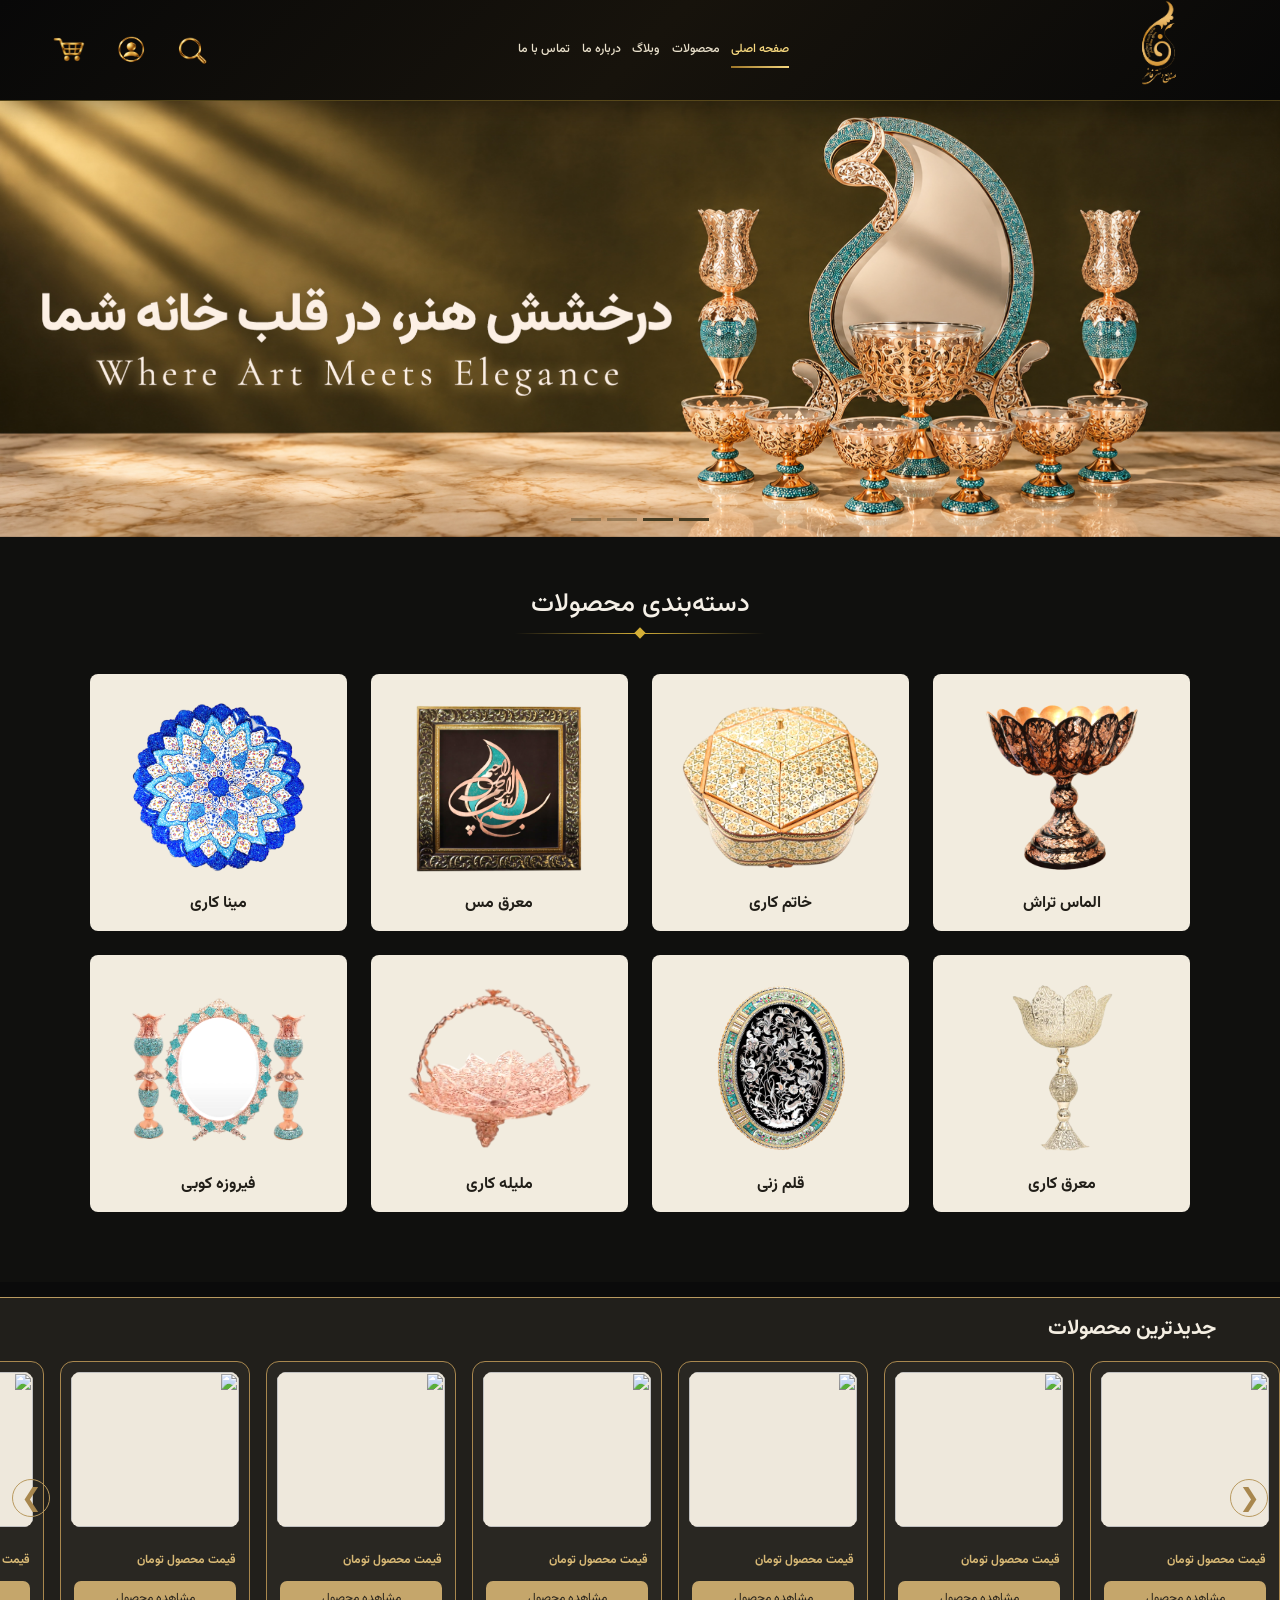
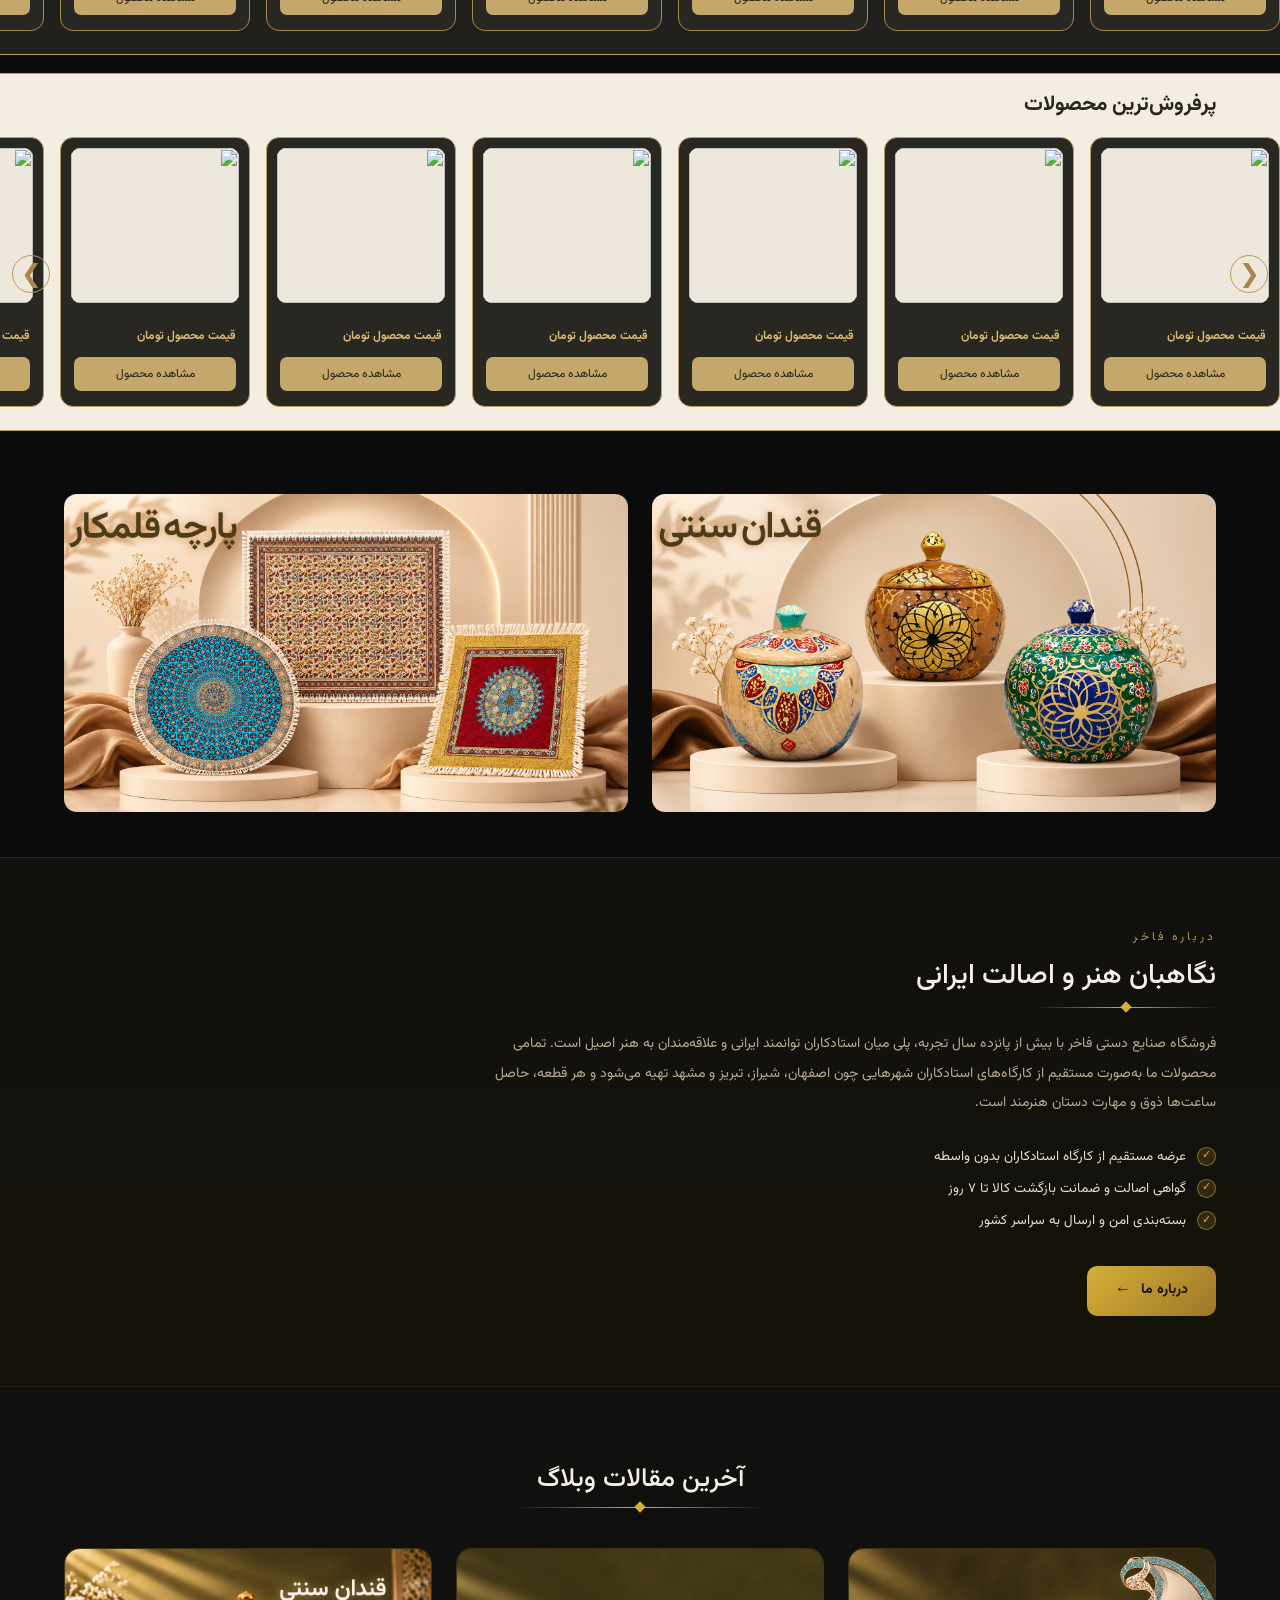
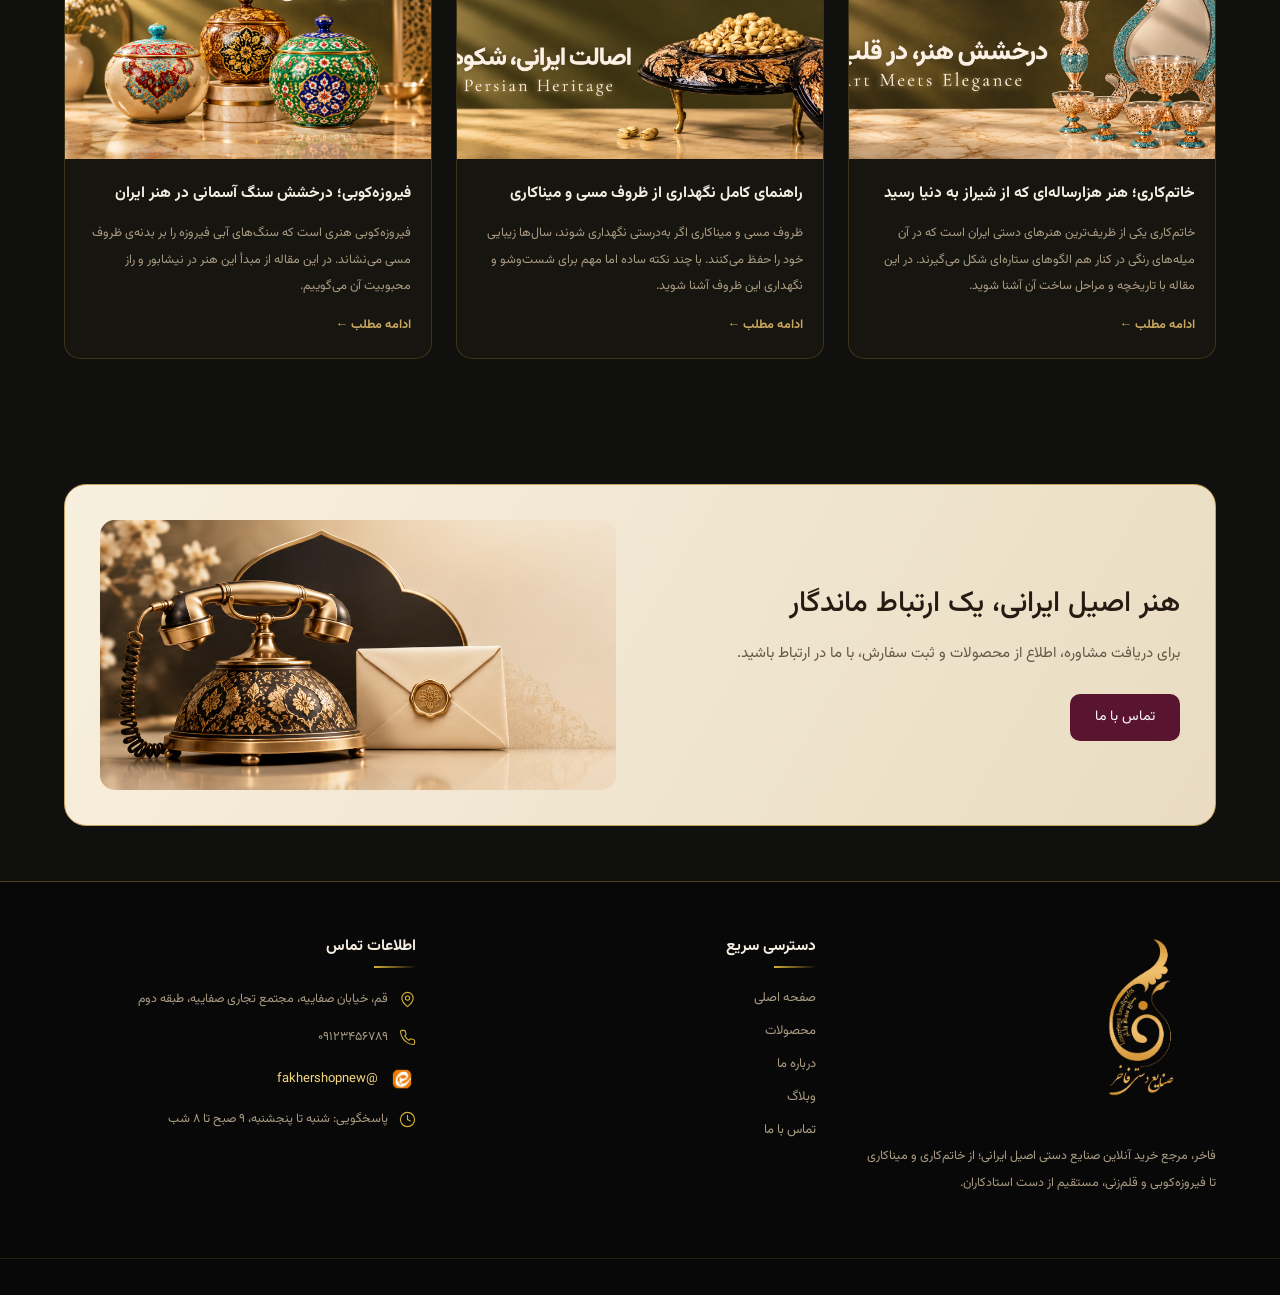
==== commit e89b70aa: "Update index.html" ====
--- a/index.html
+++ b/index.html
@@ -109,77 +109,7 @@
 
 
       
-<!-- مزیت های فروشگاه -->
-<section class="store-benefits py-4">
-    <div class="container-fluid px-4">
-        <div class="row row-cols-1 row-cols-md-2 row-cols-lg-4 g-4">
-
-            <div class="col">
-                <div class="benefit-item d-flex align-items-center justify-content-center gap-3 h-100">
-                    <div class="benefit-icon">
-                        <svg viewBox="0 0 24 24">
-                            <path d="M3 7h11v11H3z M14 11h4l3 4v3h-7z"/>
-                            <circle cx="7.5" cy="19" r="2"/>
-                            <circle cx="18" cy="19" r="2"/>
-                        </svg>
-                    </div>
-                    <div class="benefit-text">
-                        <h3>ارسال رایگان</h3>
-                        <p>برای سفارش‌های بالای ۵ میلیون تومان</p>
-                    </div>
-                </div>
-            </div>
-
-            <div class="col">
-                <div class="benefit-item d-flex align-items-center justify-content-center gap-3 h-100">
-                    <div class="benefit-icon">
-                        <svg viewBox="0 0 24 24">
-                            <path d="M12 2 21 6v6c0 5-4 8-9 10-5-2-9-5-9-10V6z"/>
-                            <path d="m8 12 3 3 5-6"/>
-                        </svg>
-                    </div>
-                    <div class="benefit-text">
-                        <h3>ضمانت اصالت کالا</h3>
-                        <p>محصولات دست‌ساز با گواهی اصالت و تأیید استادکار</p>
-                    </div>
-                </div>
-            </div>
-
-            <div class="col">
-                <div class="benefit-item d-flex align-items-center justify-content-center gap-3 h-100">
-                    <div class="benefit-icon">
-                        <svg viewBox="0 0 24 24">
-                            <path d="M3 13v-2a9 9 0 0 1 18 0v2"/>
-                            <path d="M3 13h3v7H5a2 2 0 0 1-2-2z"/>
-                            <path d="M21 13h-3v7h1a2 2 0 0 0 2-2z"/>
-                        </svg>
-                    </div>
-                    <div class="benefit-text">
-                        <h3>پشتیبانی ۲۴ ساعته</h3>
-                        <p>پاسخگویی در تمام روزهای هفته، حتی روزهای تعطیل</p>
-                    </div>
-                </div>
-            </div>
-
-            <!-- پرداخت امن -->
-            <div class="col">
-                <div class="benefit-item d-flex align-items-center justify-content-center gap-3 h-100">
-                    <div class="benefit-icon">
-                        <svg viewBox="0 0 24 24">
-                            <rect x="2" y="5" width="20" height="14" rx="2"/>
-                            <path d="M2 10h20"/>
-                        </svg>
-                    </div>
-                    <div class="benefit-text">
-                        <h3>پرداخت امن</h3>
-                        <p>درگاه پرداخت معتبر با امکان مرجوعی تا ۷ روز</p>
-                    </div>
-                </div>
-            </div>
-
-        </div>
-    </div>
-</section>
+
 
 
 
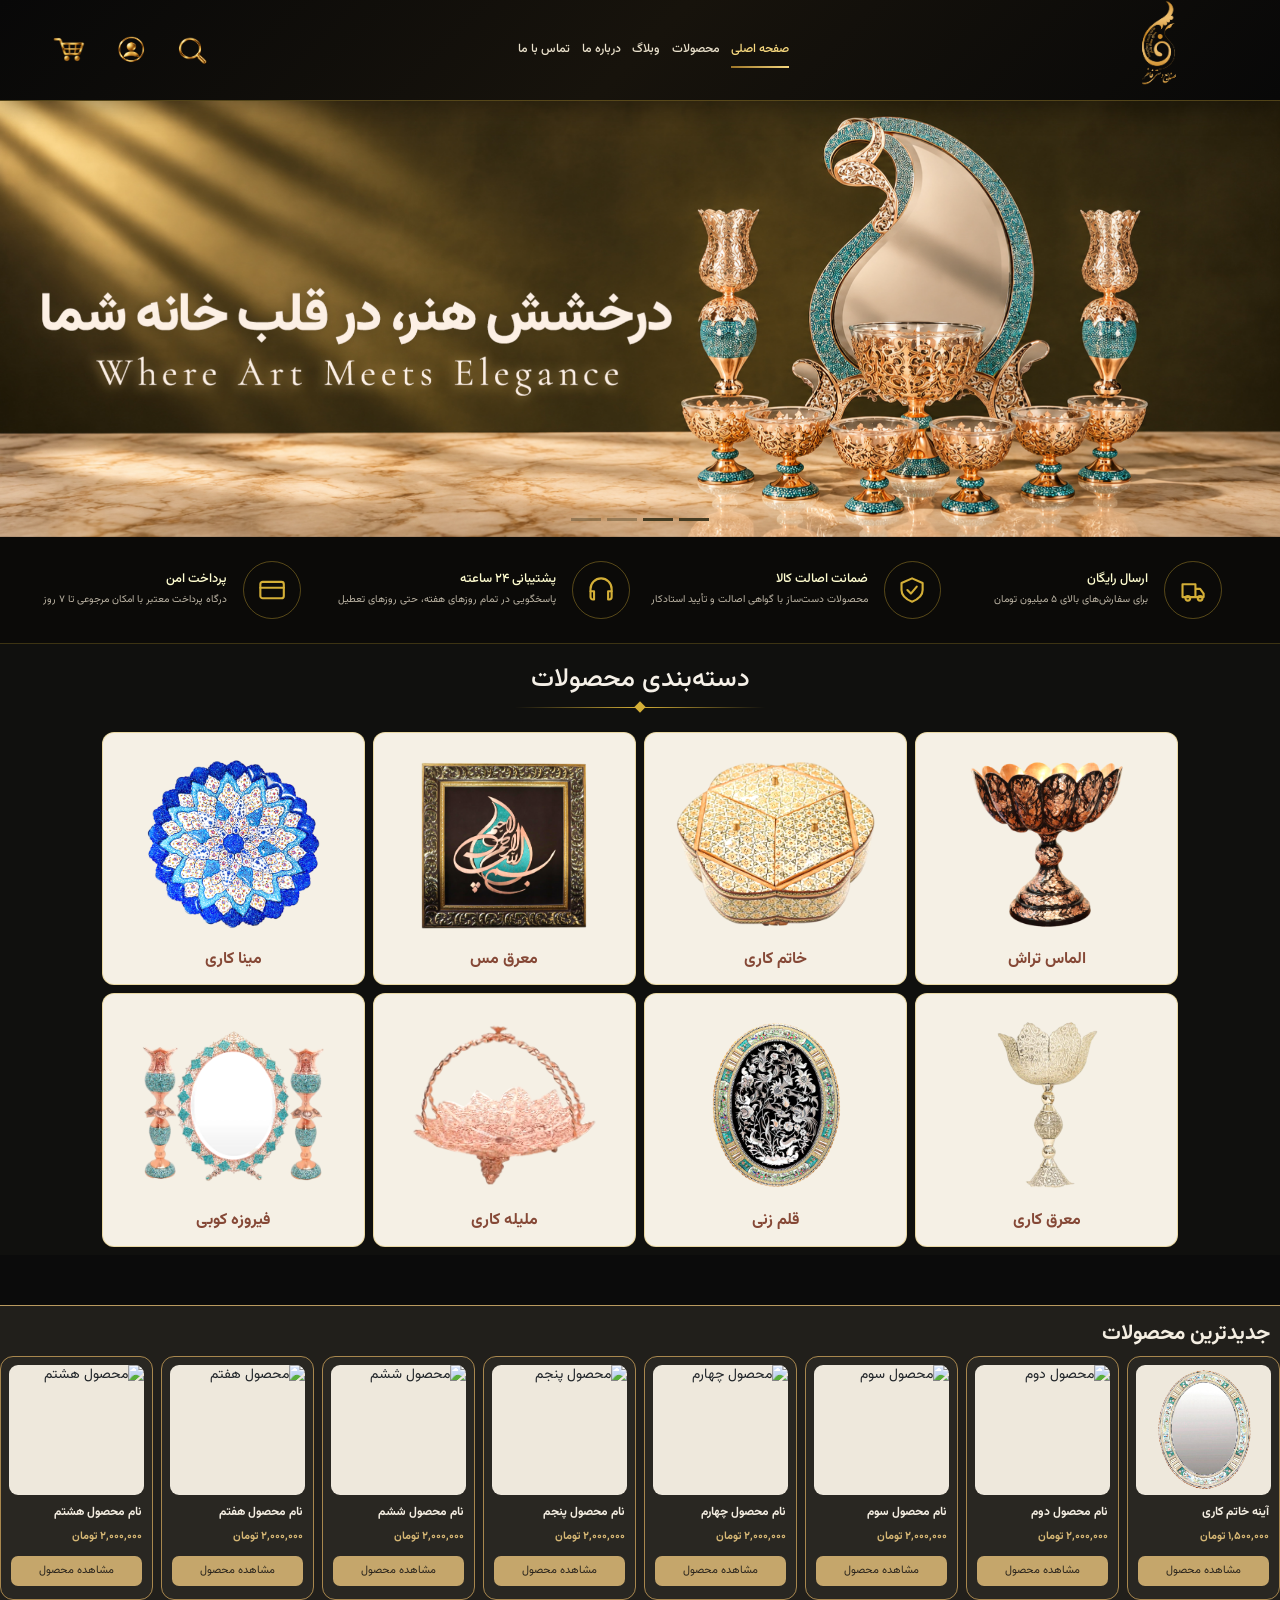
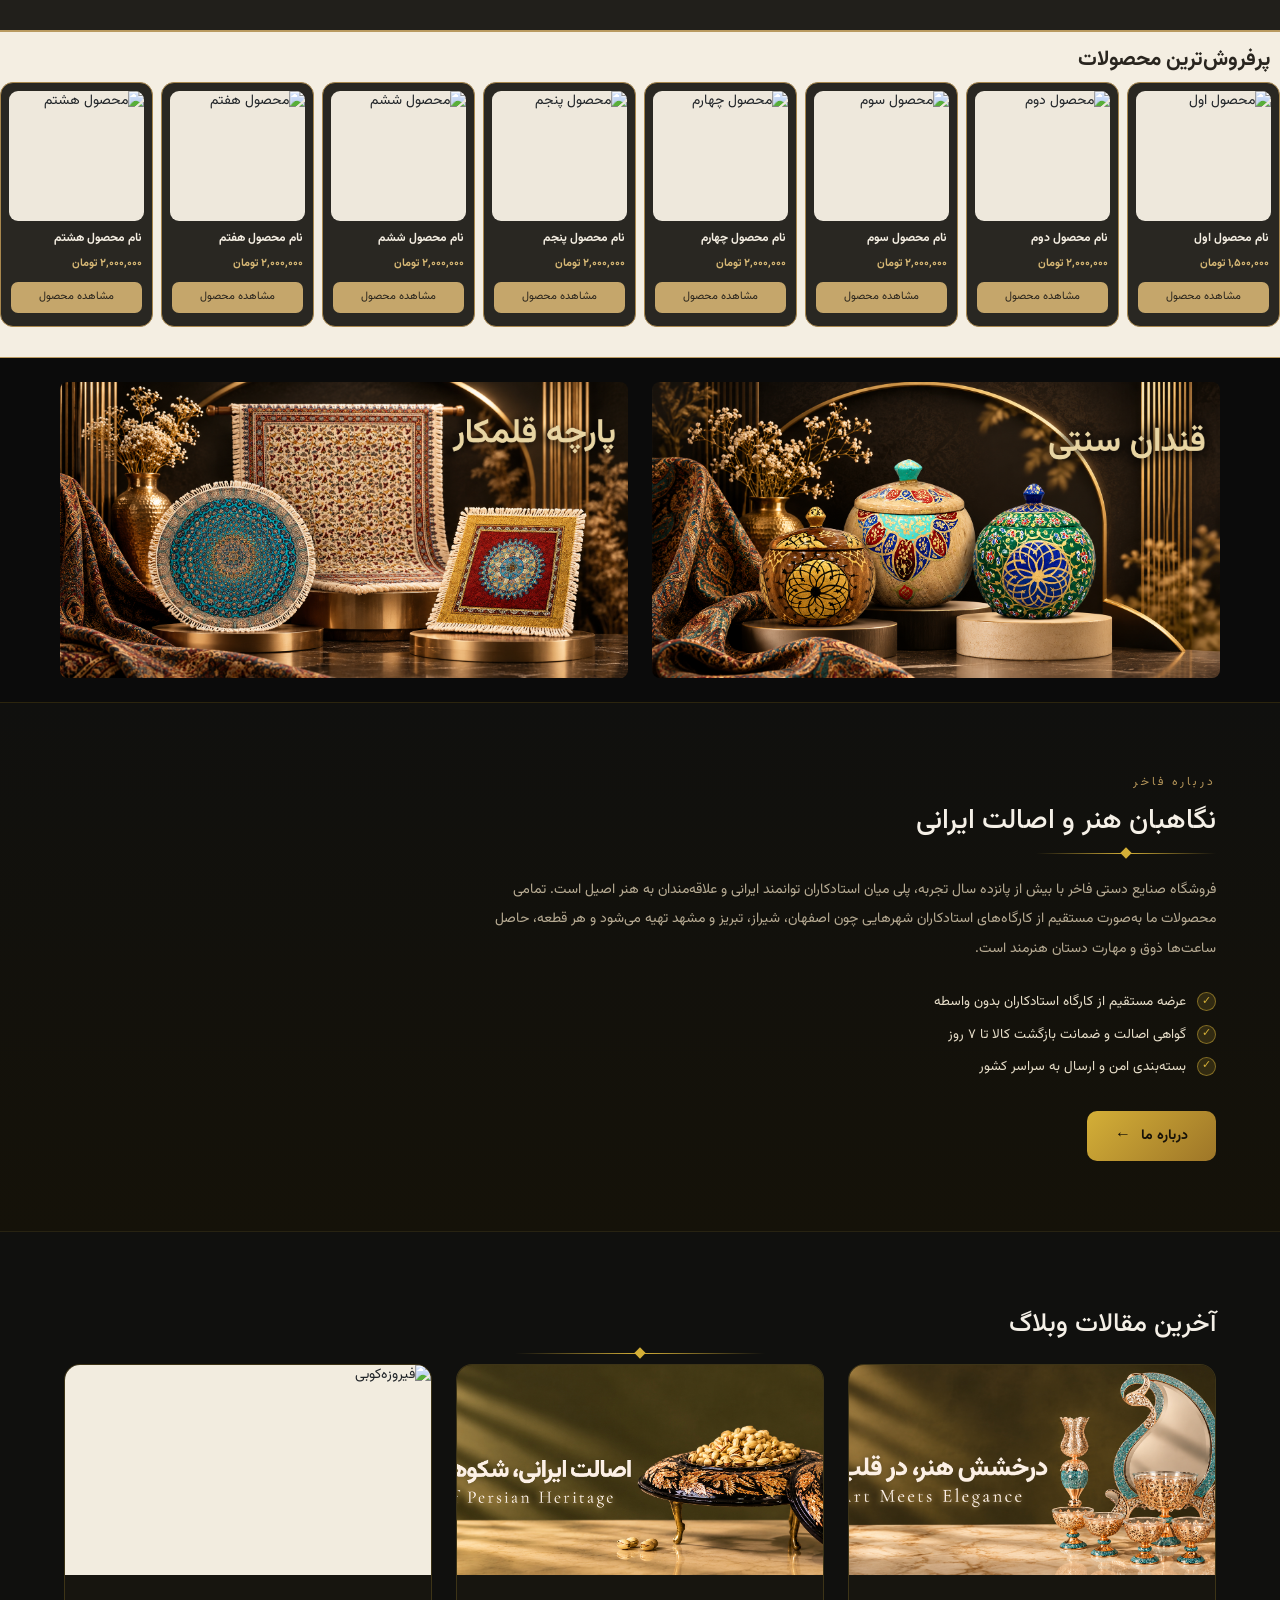
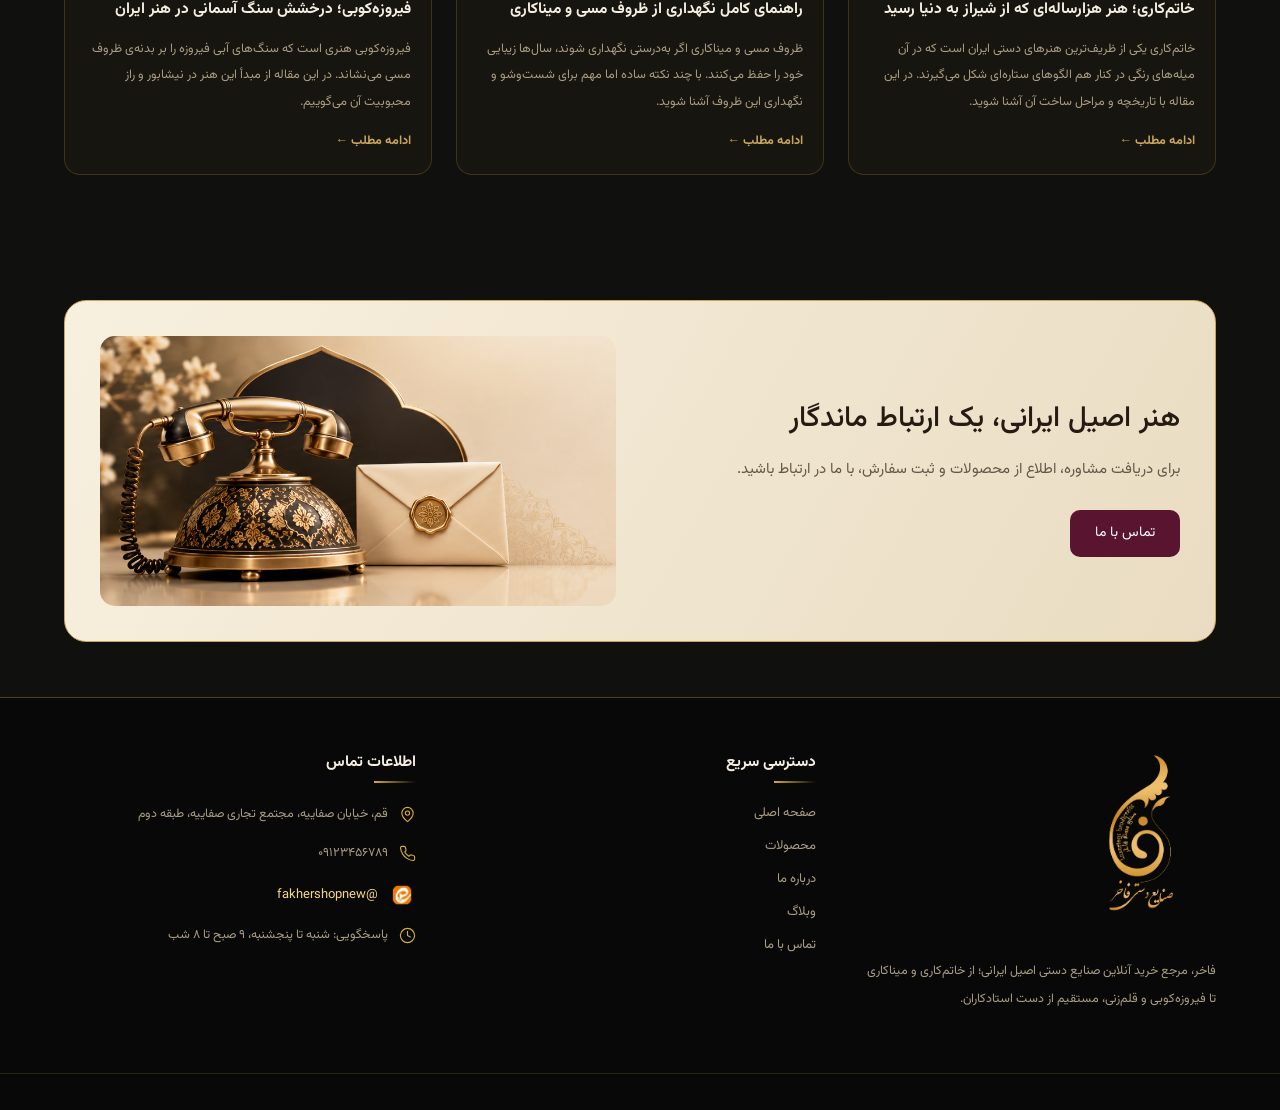
==== commit 9008d435: "تغییرات اخیر" ====
--- a/index.html
+++ b/index.html
@@ -106,109 +106,380 @@
     </div>
 </div>
 
-
+<!-- مزیت های فروشگاه -->
+<section class="store-benefits py-4">
+    <div class="container-fluid px-4">
+        <div class="row row-cols-2 row-cols-lg-4 g-3">
+            <div class="col">
+                <div class="benefit-item d-flex align-items-center justify-content-center gap-3 h-100">
+                    <div class="benefit-icon">
+                        <svg viewBox="0 0 24 24">
+                            <path d="M3 7h11v11H3z M14 11h4l3 4v3h-7z"/>
+                            <circle cx="7.5" cy="19" r="2"/>
+                            <circle cx="18" cy="19" r="2"/>
+                        </svg>
+                    </div>
+                    <div class="benefit-text">
+                        <h3>ارسال رایگان</h3>
+                        <p>برای سفارش‌های بالای ۵ میلیون تومان</p>
+                    </div>
+                </div>
+            </div>
+
+            <div class="col">
+                <div class="benefit-item d-flex align-items-center justify-content-center gap-3 h-100">
+                    <div class="benefit-icon">
+                        <svg viewBox="0 0 24 24">
+                            <path d="M12 2 21 6v6c0 5-4 8-9 10-5-2-9-5-9-10V6z"/>
+                            <path d="m8 12 3 3 5-6"/>
+                        </svg>
+                    </div>
+                    <div class="benefit-text">
+                        <h3>ضمانت اصالت کالا</h3>
+                        <p>محصولات دست‌ساز با گواهی اصالت و تأیید استادکار</p>
+                    </div>
+                </div>
+            </div>
+
+            <div class="col">
+                <div class="benefit-item d-flex align-items-center justify-content-center gap-3 h-100">
+                    <div class="benefit-icon">
+                        <svg viewBox="0 0 24 24">
+                            <path d="M3 13v-2a9 9 0 0 1 18 0v2"/>
+                            <path d="M3 13h3v7H5a2 2 0 0 1-2-2z"/>
+                            <path d="M21 13h-3v7h1a2 2 0 0 0 2-2z"/>
+                        </svg>
+                    </div>
+                    <div class="benefit-text">
+                        <h3>پشتیبانی ۲۴ ساعته</h3>
+                        <p>پاسخگویی در تمام روزهای هفته، حتی روزهای تعطیل</p>
+                    </div>
+                </div>
+            </div>
+
+            <!-- پرداخت امن -->
+            <div class="col">
+                <div class="benefit-item d-flex align-items-center justify-content-center gap-3 h-100">
+                    <div class="benefit-icon">
+                        <svg viewBox="0 0 24 24">
+                            <rect x="2" y="5" width="20" height="14" rx="2"/>
+                            <path d="M2 10h20"/>
+                        </svg>
+                    </div>
+                    <div class="benefit-text">
+                        <h3>پرداخت امن</h3>
+                        <p>درگاه پرداخت معتبر با امکان مرجوعی تا ۷ روز</p>
+                    </div>
+                </div>
+            </div>
+
+        </div>
+    </div>
+</section>
 
       
 
-
-
-
-
-        <!-- دسته‌بندی محصولات -->
-        <section class="categories-section">
-            <div class="section-title">
-                <h2>دسته‌بندی محصولات</h2>
-                <div class="gold-divider"><span></span></div>
-            </div>
-            <div class="categories-grid">
-                <div class="row g-4 g-md-3 g-lg-4">
-                    <div class="col-6 col-md-4 col-lg-3">
-                        <a href="index.html" class="category-card">
-                            <div class="category-image"><img src="images/الماس تراش.png" alt="الماس تراش"></div>
-                            <h3>الماس تراش</h3>
-                        </a>
-                    </div>
-                    <div class="col-6 col-md-4 col-lg-3">
-                        <a href="index.html" class="category-card">
-                            <div class="category-image"><img src="images/خاتم کاری.png" alt="خاتم کاری"></div>
-                            <h3>خاتم کاری</h3>
-                        </a>
-                    </div>
-                    <div class="col-6 col-md-4 col-lg-3">
-                        <a href="index.html" class="category-card">
-                            <div class="category-image"><img src="images/معرق مس.png" alt="معرق مس"></div>
-                            <h3>معرق مس</h3>
-                        </a>
-                    </div>
-                    <div class="col-6 col-md-4 col-lg-3">
-                        <a href="index.html" class="category-card">
-                            <div class="category-image"><img src="images/مینا کاری.png" alt="مینا کاری"></div>
-                            <h3>مینا کاری</h3>
-                        </a>
-                    </div>
-                    <div class="col-6 col-md-4 col-lg-3">
-                        <a href="index.html" class="category-card">
-                            <div class="category-image"><img src="images/معرق کاری.png" alt="معرق کاری"></div>
-                            <h3>معرق کاری</h3>
-                        </a>
-                    </div>
-                    <div class="col-6 col-md-4 col-lg-3">
-                        <a href="index.html" class="category-card">
-                            <div class="category-image"><img src="images/قلم زنی.png" alt="قلم زنی"></div>
-                            <h3>قلم زنی</h3>
-                        </a>
-                    </div>
-                    <div class="col-6 col-md-4 col-lg-3">
-                        <a href="index.html" class="category-card">
-                            <div class="category-image"><img src="images/ملیله کاری.png" alt="ملیله کاری"></div>
-                            <h3>ملیله کاری</h3>
-                        </a>
-                    </div>
-                    <div class="col-6 col-md-4 col-lg-3">
-                        <a href="index.html" class="category-card">
-                            <div class="category-image"><img src="images/فیروزه کوبی.png" alt="فیروزه کوبی"></div>
-                            <h3>فیروزه کوبی</h3>
-                        </a>
-                    </div>
-                </div>
-            </div>
-        </section>
-
-        <!-- جدیدترین و پرفروش‌ترین محصولات -->
-        <section class="products-showcase" id="products">
-            <div class="products-container">
-                <div class="product-group">
-                    <div class="product-heading"><div><h2>جدیدترین محصولات</h2></div></div>
-                    <div class="product-slider">
-                        <button class="product-arrow prev" type="button" aria-label="محصولات قبلی">&#10095;</button>
-                        <div class="product-track" id="newProducts"></div>
-                        <button class="product-arrow next" type="button" aria-label="محصولات بعدی">&#10094;</button>
-                    </div>
-                </div>
-                <div class="product-group">
-                    <div class="product-heading"><div><h2>پرفروش‌ترین محصولات</h2></div></div>
-                    <div class="product-slider">
-                        <button class="product-arrow prev" type="button" aria-label="محصولات قبلی">&#10095;</button>
-                        <div class="product-track" id="bestProducts"></div>
-                        <button class="product-arrow next" type="button" aria-label="محصولات بعدی">&#10094;</button>
-                    </div>
-                </div>
-            </div>
-        </section>
-
-        <!-- بنرهای تبلیغاتی -->
-        <section class="promo-banners">
-            <div class="promo-banners-container">
-                <div class="row g-3 g-md-4">
-                    <div class="col-12 col-md-6">
-                        <div class="promo-banner"><img src="images/قندان.png" alt="انواع قندان مسی و تزئینی"></div>
-                    </div>
-                    <div class="col-12 col-md-6">
-                        <div class="promo-banner"><img src="images/پارچه.png" alt="انواع پارچه قلمکار"></div>
-                    </div>
-                </div>
-            </div>
-        </section>
+<!-- دسته‌بندی محصولات -->
+<section class="categories-section py-2">
+    <div class="section-title text-center mb-4">
+        <h2>دسته‌بندی محصولات</h2>
+        <div class="gold-divider"><span></span></div>
+    </div>
+    <div class="categories-grid container-fluid">
+        <div class="row row-cols-4 g-2">
+            <div class="col">
+                <a href="index.html" class="category-card d-block text-center h-100">
+                    <div class="category-image">
+                        <img src="images/الماس تراش.png" alt="الماس تراش" class="img-fluid">
+                    </div>
+                    <h3>الماس تراش</h3>
+                </a>
+            </div>
+            <div class="col">
+                <a href="index.html" class="category-card d-block text-center h-100">
+                    <div class="category-image">
+                        <img src="images/خاتم کاری.png" alt="خاتم کاری" class="img-fluid">
+                    </div>
+                    <h3>خاتم کاری</h3>
+                </a>
+            </div>
+            <div class="col">
+                <a href="index.html" class="category-card d-block text-center h-100">
+                    <div class="category-image">
+                        <img src="images/معرق مس.png" alt="معرق مس" class="img-fluid">
+                    </div>
+                    <h3>معرق مس</h3>
+                </a>
+            </div>
+            <div class="col">
+                <a href="index.html" class="category-card d-block text-center h-100">
+                    <div class="category-image">
+                        <img src="images/مینا کاری.png" alt="مینا کاری" class="img-fluid">
+                    </div>
+                    <h3>مینا کاری</h3>
+                </a>
+            </div>
+            <div class="col">
+                <a href="index.html" class="category-card d-block text-center h-100">
+                    <div class="category-image">
+                        <img src="images/معرق کاری.png" alt="معرق کاری" class="img-fluid">
+                    </div>
+                    <h3>معرق کاری</h3>
+                </a>
+            </div>
+            <div class="col">
+                <a href="index.html" class="category-card d-block text-center h-100">
+                    <div class="category-image">
+                        <img src="images/قلم زنی.png" alt="قلم زنی" class="img-fluid">
+                    </div>
+                    <h3>قلم زنی</h3>
+                </a>
+            </div>
+            <div class="col">
+                <a href="index.html" class="category-card d-block text-center h-100">
+                    <div class="category-image">
+                        <img src="images/ملیله کاری.png" alt="ملیله کاری" class="img-fluid">
+                    </div>
+                    <h3>ملیله کاری</h3>
+                </a>
+            </div>
+            <div class="col">
+                <a href="index.html" class="category-card d-block text-center h-100">
+                    <div class="category-image">
+                        <img src="images/فیروزه کوبی.png" alt="فیروزه کوبی" class="img-fluid">
+                    </div>
+                    <h3>فیروزه کوبی</h3>
+                </a>
+            </div>
+        </div>
+    </div>
+</section>
+
+    
+
+<!-- جدیدترین محصولات -->
+<section class="product-group">
+    <div class="product-heading">
+        <h2>جدیدترین محصولات</h2>
+    </div>
+    <div class="product-track d-flex flex-nowrap gap-2 overflow-auto">
+        <div class="product-card">
+            <div class="product-image">
+                <img src="images/slazzer_editor_اینه خاتم کاری.png" alt="آینه خاتم کاری">
+            </div>
+            <div class="product-info">
+                <h3>آینه خاتم کاری</h3>
+                <span class="product-price">۱,۵۰۰,۰۰۰ تومان</span>
+                <a href="#" class="product-link">مشاهده محصول</a>
+            </div>
+        </div>
+
+        <div class="product-card">
+            <div class="product-image">
+                <img src="images/product-2.jpg" alt="محصول دوم">
+            </div>
+            <div class="product-info">
+                <h3>نام محصول دوم</h3>
+                <span class="product-price">۲,۰۰۰,۰۰۰ تومان</span>
+                <a href="#" class="product-link">مشاهده محصول</a>
+            </div>
+        </div>
+
+        <div class="product-card">
+            <div class="product-image">
+                <img src="images/product-2.jpg" alt="محصول سوم">
+            </div>
+            <div class="product-info">
+                <h3>نام محصول سوم</h3>
+                <span class="product-price">۲,۰۰۰,۰۰۰ تومان</span>
+                <a href="#" class="product-link">مشاهده محصول</a>
+            </div>
+        </div>
+
+        <div class="product-card">
+            <div class="product-image">
+                <img src="images/product-2.jpg" alt="محصول چهارم">
+            </div>
+            <div class="product-info">
+                <h3>نام محصول چهارم</h3>
+                <span class="product-price">۲,۰۰۰,۰۰۰ تومان</span>
+                <a href="#" class="product-link">مشاهده محصول</a>
+            </div>
+        </div>
+
+        <div class="product-card">
+            <div class="product-image">
+                <img src="images/product-2.jpg" alt="محصول پنجم">
+            </div>
+            <div class="product-info">
+                <h3>نام محصول پنجم</h3>
+                <span class="product-price">۲,۰۰۰,۰۰۰ تومان</span>
+                <a href="#" class="product-link">مشاهده محصول</a>
+            </div>
+        </div>
+
+        <div class="product-card">
+            <div class="product-image">
+                <img src="images/product-2.jpg" alt="محصول ششم">
+            </div>
+            <div class="product-info">
+                <h3>نام محصول ششم</h3>
+                <span class="product-price">۲,۰۰۰,۰۰۰ تومان</span>
+                <a href="#" class="product-link">مشاهده محصول</a>
+            </div>
+        </div>
+
+        <div class="product-card">
+            <div class="product-image">
+                <img src="images/product-2.jpg" alt="محصول هفتم">
+            </div>
+            <div class="product-info">
+                <h3>نام محصول هفتم</h3>
+                <span class="product-price">۲,۰۰۰,۰۰۰ تومان</span>
+                <a href="#" class="product-link">مشاهده محصول</a>
+            </div>
+        </div>
+
+        <div class="product-card">
+            <div class="product-image">
+                <img src="images/product-2.jpg" alt="محصول هشتم">
+            </div>
+            <div class="product-info">
+                <h3>نام محصول هشتم</h3>
+                <span class="product-price">۲,۰۰۰,۰۰۰ تومان</span>
+                <a href="#" class="product-link">مشاهده محصول</a>
+            </div>
+        </div>
+    </div>
+</section>
+
+
+<!-- پرفروش ترین محصولات -->
+<section class="product-group1">
+
+    <div class="product-heading1">
+        <h2>پرفروش‌ترین محصولات</h2>
+    </div>
+
+    <div class="product-track1 d-flex flex-nowrap gap-2 overflow-auto">
+
+        <div class="product-card1">
+            <div class="product-image1">
+                <img src="images/product-1.jpg" alt="محصول اول">
+            </div>
+            <div class="product-info1">
+                <h3>نام محصول اول</h3>
+                <span class="product-price1">۱,۵۰۰,۰۰۰ تومان</span>
+                <a href="#" class="product-link1">مشاهده محصول</a>
+            </div>
+        </div>
+
+        <div class="product-card1">
+            <div class="product-image1">
+                <img src="images/product-2.jpg" alt="محصول دوم">
+            </div>
+            <div class="product-info1">
+                <h3>نام محصول دوم</h3>
+                <span class="product-price1">۲,۰۰۰,۰۰۰ تومان</span>
+                <a href="#" class="product-link1">مشاهده محصول</a>
+            </div>
+        </div>
+
+        <div class="product-card1">
+            <div class="product-image1">
+                <img src="images/product-3.jpg" alt="محصول سوم">
+            </div>
+            <div class="product-info1">
+                <h3>نام محصول سوم</h3>
+                <span class="product-price1">۲,۰۰۰,۰۰۰ تومان</span>
+                <a href="#" class="product-link1">مشاهده محصول</a>
+            </div>
+        </div>
+
+        <div class="product-card1">
+            <div class="product-image1">
+                <img src="images/product-4.jpg" alt="محصول چهارم">
+            </div>
+            <div class="product-info1">
+                <h3>نام محصول چهارم</h3>
+                <span class="product-price1">۲,۰۰۰,۰۰۰ تومان</span>
+                <a href="#" class="product-link1">مشاهده محصول</a>
+            </div>
+        </div>
+
+        <div class="product-card1">
+            <div class="product-image1">
+                <img src="images/product-5.jpg" alt="محصول پنجم">
+            </div>
+            <div class="product-info1">
+                <h3>نام محصول پنجم</h3>
+                <span class="product-price1">۲,۰۰۰,۰۰۰ تومان</span>
+                <a href="#" class="product-link1">مشاهده محصول</a>
+            </div>
+        </div>
+
+        <div class="product-card1">
+            <div class="product-image1">
+                <img src="images/product-6.jpg" alt="محصول ششم">
+            </div>
+            <div class="product-info1">
+                <h3>نام محصول ششم</h3>
+                <span class="product-price1">۲,۰۰۰,۰۰۰ تومان</span>
+                <a href="#" class="product-link1">مشاهده محصول</a>
+            </div>
+        </div>
+
+        <div class="product-card1">
+            <div class="product-image1">
+                <img src="images/product-7.jpg" alt="محصول هفتم">
+            </div>
+            <div class="product-info1">
+                <h3>نام محصول هفتم</h3>
+                <span class="product-price1">۲,۰۰۰,۰۰۰ تومان</span>
+                <a href="#" class="product-link1">مشاهده محصول</a>
+            </div>
+        </div>
+
+        <div class="product-card1">
+            <div class="product-image1">
+                <img src="images/product-8.jpg" alt="محصول هشتم">
+            </div>
+            <div class="product-info1">
+                <h3>نام محصول هشتم</h3>
+                <span class="product-price1">۲,۰۰۰,۰۰۰ تومان</span>
+                <a href="#" class="product-link1">مشاهده محصول</a>
+            </div>
+        </div>
+
+    </div>
+</section>
+
+
+
+<!-- بنرهای تبلیغاتی -->
+<section class="py-4 px-3 px-md-4 px-lg-5">
+    <div class="container-fluid">
+        <div class="row g-3 g-md-4">
+
+            <div class="col-12 col-md-6">
+                <div class="overflow-hidden rounded-3">
+                    <img src="images/قندان.png"
+                         alt="انواع قندان مسی و تزئینی"
+                         class="img-fluid w-100 promo-img">
+                </div>
+            </div>
+
+            <div class="col-12 col-md-6">
+                <div class="overflow-hidden rounded-3">
+                    <img src="images/پارچه.png"
+                         alt="انواع پارچه قلمکار"
+                         class="img-fluid w-100 promo-img">
+                </div>
+            </div>
+        </div>
+    </div>
+</section>
+
 
         <!-- درباره ما -->
         <section class="about-section" id="about">
--- a/css/style.css
+++ b/css/style.css
@@ -7,8 +7,6 @@
     --dark: #0b0b0b;
     --header-bg: #080808;
 }
-/* حذف فاصله‌های پیش‌فرض و تنظیم نحوه محاسبه اندازه عناصر */
-
 * {
     margin: 0;
     padding: 0;
@@ -171,7 +169,6 @@
 
 
 
-
 /*اسلایدر*/
 
 #carouselExampleIndicators .carousel-item img {
@@ -209,82 +206,96 @@
 
 .benefit-item {
     color: var(--text-color);
-}
-
+    display: flex;
+    align-items: center;
+    justify-content: center;
+    gap: clamp(3px, 1vw, 12px);
+    height: 100%;
+}
 .benefit-icon {
-    width: 68px;
-    height: 68px;
-    min-width: 68px;
+    width: clamp(34px, 4.5vw, 68px);
+    height: clamp(34px, 4.5vw, 68px);
+    flex: 0 0 clamp(34px, 4.5vw, 68px);
+    box-sizing: border-box;
     border: 1px solid #d4af3760;
     border-radius: 50%;
     display: flex;
     align-items: center;
     justify-content: center;
+    transition: all 0.3s ease;
 }
 
 .benefit-icon svg {
-    width: 32px;
-    height: 32px;
+    display: block;
+    width: clamp(18px, 2.2vw, 32px);
+    height: clamp(18px, 2.2vw, 32px);
     fill: none;
     stroke: var(--gold);
     stroke-width: 1.8;
     stroke-linecap: round;
     stroke-linejoin: round;
+    transition: all 0.3s ease;
+}
+
+.benefit-item:hover .benefit-icon {
+    border-color: var(--gold-light);
+    background: #d4af3760;
+} 
+
+
+.benefit-item:hover .benefit-icon svg {
+    stroke: var(--gold-light);
 }
 
 .benefit-text h3 {
-    color: var(--gold-light);
-    font-size: 14px;
-    margin-bottom: 8px;
+    color: #FFFDD0;
+    font-size: clamp(7px, 1vw, 14px);
+    margin-bottom: 5px;
 }
 
 .benefit-text p {
     color: #bdb5a5;
-    font-size: 11px;
-    line-height: 1.8;
+    font-size: clamp(5px, 0.8vw, 11px);
+    line-height: 1.6;
     margin-bottom: 0;
 }
 
 
-/* =====================================
-   بخش دسته‌بندی محصولات
-===================================== */
-
+
+/* بخش دسته بندی محصولات */
 .categories-section {
-    padding: 40px 7% 70px;
     background-color: #10100e;
     direction: rtl;
-}
-
-.section-title { text-align: center; margin-bottom: 40px; }
-.section-title span { color: #c49a45; font-size: 11px; letter-spacing: 3px; font-family: Arial, sans-serif; }
-.section-title h2 { color: #f5f0e7; font-size: 26px; margin: 12px 0; }
-.section-title p { color: #aaa397; font-size: 14px; }
+    padding: 40px 7% 70px;
+}
+
+.section-title h2 {
+    color: #f5f0e7;
+    font-size: 26px;
+    margin: 12px 0;
+}
 
 .categories-grid {
     max-width: 1450px;
-    margin: auto;
 }
 
 .category-card {
     display: block;
-    padding: 18px;
-    background-color: #f2ecdf;
-    border-radius: 8px;
     text-align: center;
     text-decoration: none;
-    color: #211e18;
-    opacity: 0;
-    transform: translateY(45px);
-    transition: opacity 0.9s ease, transform 0.9s ease;
-}
-
-.category-card.show { opacity: 1; transform: translateY(0); }
-.category-card:hover { transform: translateY(-5px); box-shadow: 0 10px 25px rgba(196, 154, 69, 0.12); }
-.category-card.show:hover { transform: translateY(-5px); }
+    background: #f5f0e5;
+    border: 1px solid #d4af3760;
+    border-radius: 12px;
+    padding: 15px;
+    transition: 0.3s;
+}
+
+.category-card:hover {
+    transform: translateY(-5px);
+    box-shadow: 0 10px 25px rgba(196, 154, 69, 0.12);
+}
 
 .category-image {
-    width: 100%;
     height: 190px;
     display: flex;
     align-items: center;
@@ -298,21 +309,22 @@
     transition: 0.4s ease;
 }
 
-.category-card:hover img { transform: scale(1.08); }
-.category-card h3 { font-size: 16px; font-weight: 600; margin: 12px 0 0; transition: color 0.3s ease; }
-.category-card:hover h3 { color: #854836; }
-
-
-/* =====================================
-   جداکننده طلایی
-===================================== */
+.category-card:hover img {
+    transform: scale(1.08);
+}
+
+.category-card h3 {
+    font-size: 16px;
+    font-weight: 600;
+    margin: 12px 0 0;
+    color: #854836;
+    transition: 0.3s ease;
+}
 
 .gold-divider {
-    width: 100%;
+    display: flex;
+    justify-content: center;
     margin: 10px auto;
-    display: flex;
-    align-items: center;
-    justify-content: center;
 }
 
 .gold-divider span {
@@ -329,176 +341,256 @@
     left: 50%;
     width: 8px;
     height: 8px;
-    margin-left: -4px;
     background: var(--gold);
-    transform: rotate(45deg);
-}
-
-
-/* =====================================
-   ویترین محصولات فروشگاه
-===================================== */
-
-.products-showcase {
-    width: 100%;
-    max-width: 100%;
-    margin-inline: 0;
-    padding: 0;
-    margin-top: 15px;
-    background: transparent;
-    overflow: clip;
-}
-
-.products-container { width: 100%; max-width: none; margin: 0; padding: 0; }
-
+    transform: translateX(-50%) rotate(45deg);
+}
+
+@media (max-width: 576px) {
+    .category-card {
+        padding: 5px;
+    }
+
+    .category-image {
+        height: 75px;
+    }
+
+    .category-card h3 {
+        font-size: 10px;
+        margin-top: 5px;
+    }
+
+    .section-title h2 {
+        font-size: 18px;
+    }
+
+    .gold-divider span {
+        width: 140px;
+    }
+}
+
+
+
+/* بخش محصولات */
 .product-group {
     width: 100%;
-    padding: 18px 0 15px;
-    margin: 0 0 18px;
+    padding: 5px 0 30px;
+    margin-top: 50px;
     border-top: 1px solid #b99a60;
     border-bottom: 1px solid #b99a60;
-    border-radius: 0;
-    box-sizing: border-box;
-}
-
-.product-group:nth-child(odd) { background: #211f1b; }
-.product-group:nth-child(odd) .product-heading h2 { color: #f4eee2; }
-.product-group:nth-child(even) { background: #f4eee2; }
-.product-group:nth-child(even) .product-heading h2 { color: #29251f; }
-
-.product-heading {
-    width: 100%;
-    max-width: none;
-    padding: 0 5%;
-    margin: 0 auto 15px;
-    display: flex;
-    justify-content: space-between;
-    align-items: center;
-}
-
-.product-heading h2 { font-size: 21px; font-weight: 700; margin: 0; }
-.heading-subtitle { display: block; color: #b39459; font-size: 12px; margin-bottom: 6px; }
-.slider-controls { display: flex; align-items: center; gap: 10px; }
-
-.product-arrow {
-    width: 38px;
-    height: 38px;
-    border: 1px solid #b99a60;
-    border-radius: 50%;
-    background: transparent;
-    color: #a8874e;
-    font-size: 25px;
-    display: flex;
-    align-items: center;
-    justify-content: center;
-    cursor: pointer;
-    transition: 0.3s ease;
-    text-align: center;
-    padding: 0;
-    line-height: 1;
-    font-family: Arial, sans-serif;
-}
-
-.product-arrow:hover { background: #b99a60; color: #fff; }
-
-.product-slider {
-    position: relative;
-    width: 100%;
-    max-width: none;
-    margin: 0;
-    padding: 0;
-    overflow: hidden;
-}
-
-.product-track {
-    width: 100%;
-    box-sizing: border-box;
-    display: flex;
-    flex-direction: row;
-    direction: ltr;
-    gap: 16px;
-    padding: 5px 0 8px;
-    overflow-x: auto;
-    overflow-y: hidden;
-    scroll-behavior: smooth;
-    scrollbar-width: none;
-}
-
-.product-track::-webkit-scrollbar { display: none; }
+    background: #211f1b;
+}
+
+.product-heading h2 {
+    color: #f4eee2;
+    font-size: 21px;
+    font-weight: 700;
+    margin:10px;
+}
 
 .product-card {
-    direction: rtl;
-    flex: 0 0 190px;
+    flex: 1 1 0%;
     min-width: 0;
-    padding: 10px;
-    margin: 0;
+    padding: 8px;
     background: #292722;
     border: 1px solid #a8874e;
     border-radius: 13px;
     overflow: hidden;
-    transition: transform 0.3s ease, box-shadow 0.3s ease;
-}
-
-.product-group:nth-child(even) .product-card { background: #292722; border-color: #b99a60; }
-.product-card:hover { transform: translateY(-6px); border-color: #c9a65e; box-shadow: 0 10px 22px rgba(0, 0, 0, 0.18); }
+    transition: 0.3s ease;
+}
+
+.product-card:hover {
+    transform: translateY(-5px);
+    border-color: #c9a65e;
+    box-shadow: 0 10px 22px rgba(0, 0, 0, 0.18);
+}
 
 .product-image {
     width: 100%;
-    height: 155px;
+    height: 130px;
     overflow: hidden;
     border-radius: 9px;
     background: #eee8dc;
 }
 
 .product-image img {
-    width: 100%; height: 100%; display: block;
-    object-fit: cover; transition: transform 0.4s ease;
-}
-
-.product-card:hover .product-image img { transform: scale(1.06); }
-
-.product-info { padding: 12px 3px 5px; text-align: right; }
+    width: 100%;
+    height: 100%;
+    display: block;
+    object-fit: contain;
+    transition: 0.4s ease;
+}
+
+.product-card:hover .product-image img {
+    transform: scale(1.06);
+}
+
+.product-info {
+    padding: 10px 2px 5px;
+    text-align: right;
+}
+
 .product-info h3 {
-    color: #f4eee2; font-size: 13px; font-weight: 600;
-    margin: 0 0 12px; white-space: nowrap;
-    overflow: hidden; text-overflow: ellipsis;
-}
-.product-price { display: block; color: #d7b875; font-size: 12px; font-weight: bold; }
+    color: #f4eee2;
+    font-size: 12px;
+    font-weight: 600;
+    margin: 0 0 10px;
+    white-space: nowrap;
+    overflow: hidden;
+    text-overflow: ellipsis;
+}
+
+.product-price {
+    display: block;
+    color: #d7b875;
+    font-size: 11px;
+    font-weight: bold;
+}
 
 .product-link {
-    display: block; width: 100%; margin-top: 12px; padding: 8px 5px;
-    background: #c5a66b; border-radius: 7px; color: #29241c;
-    font-size: 12px; text-align: center; text-decoration: none;
+    display: block;
+    width: 100%;
+    margin-top: 10px;
+    padding: 7px 3px;
+    background: #c5a66b;
+    border-radius: 7px;
+    color: #29241c;
+    font-size: 11px;
+    text-align: center;
+    text-decoration: none;
     transition: 0.3s ease;
 }
-.product-link:hover { background: #e2c991; color: #29241c; }
-
-.product-slider .product-arrow {
-    position: absolute;
-    top: 50%;
-    z-index: 5;
-    transform: translateY(-50%);
-    display: flex;
-    align-items: center;
-    justify-content: center;
-}
-
-.product-slider .product-arrow.next { left: 12px; right: auto; text-indent: 0; direction: ltr; }
-.product-slider .product-arrow.prev { right: 12px; left: auto; text-indent: 0; direction: ltr; }
-
-
-/* =====================================
-   بنرهای تبلیغاتی
-===================================== */
-
-.promo-banners { width: 100%; padding: 45px 5%; }
-.promo-banners-container { max-width: 1450px; margin: 0 auto; }
-.promo-banner { width: 100%; overflow: hidden; border-radius: 13px; background: transparent; }
-.promo-banner img {
-    display: block; width: 100%; height: auto;
-    object-fit: contain; transition: transform 0.4s ease;
-}
-.promo-banner:hover img { transform: scale(1.02); }
+
+.product-link:hover {
+    background: #e2c991;
+    color: #29241c;
+}
+
+@media (max-width: 576px) {
+    .product-card {
+        flex: 0 0 100px;
+    }
+
+    .product-image {
+        height: 80px;
+    }
+}
+
+
+
+/* بخش پرفروش ترین محصولات */
+.product-group1 {
+    width: 100%;
+    padding: 5px 0 30px;
+    margin: 0px 0;
+    border-top: 1px solid #b99a60;
+    border-bottom: 1px solid #b99a60;
+    background: #f4eee2;
+}
+
+.product-heading1 h2 {
+    color: #29251f;
+    font-size: 21px;
+    font-weight: 700;
+    margin: 10px;
+}
+
+.product-card1 {
+    flex: 1 1 0%;
+    min-width: 0;
+    padding: 8px;
+    background: #292722;
+    border: 1px solid #a8874e  ;
+    border-radius: 13px;
+    overflow: hidden;
+    transition: 0.3s ease;
+}
+
+.product-card1:hover {
+    transform: translateY(-5px);
+    border-color: #c9a65e;
+    box-shadow: 0 10px 22px rgba(0, 0, 0, 0.18);
+}
+
+.product-image1 {
+    width: 100%;
+    height: 130px;
+    overflow: hidden;
+    border-radius: 9px;
+    background: #eee8dc;
+}
+
+.product-image1 img {
+    width: 100%;
+    height: 100%;
+    display: block;
+    object-fit: contain;
+    transition: 0.4s ease;
+}
+
+.product-card1:hover .product-image1 img {
+    transform: scale(1.06);
+}
+
+.product-info1 {
+    padding: 10px 2px 5px;
+    text-align: right;
+}
+
+.product-info1 h3 {
+    color: #f4eee2;
+    font-size: 12px;
+    font-weight: 600;
+    margin: 0 0 10px;
+    white-space: nowrap;
+    overflow: hidden;
+    text-overflow: ellipsis;
+}
+
+.product-price1 {
+    display: block;
+    color: #d7b875;
+    font-size: 11px;
+    font-weight: bold;
+}
+
+.product-link1 {
+    display: block;
+    width: 100%;
+    margin-top: 10px;
+    padding: 7px 3px;
+    background: #c5a66b;
+    border-radius: 7px;
+    color: #29241c;
+    font-size: 11px;
+    text-align: center;
+    text-decoration: none;
+    transition: 0.3s ease;
+}
+
+.product-link1:hover {
+    background: #e2c991;
+    color: #29241c;
+}
+
+@media (max-width: 576px) {
+    .product-card1 {
+        flex: 0 0 100px;
+    }
+
+    .product-image1 {
+        height: 80px;
+    }
+}
+
+
+/*  بنرهای تبلیغاتی */
+.promo-img {
+    transition: transform 0.4s ease;
+}
+
+.promo-img:hover {
+    transform: scale(1.02);
+}
 
 
 /* =====================================
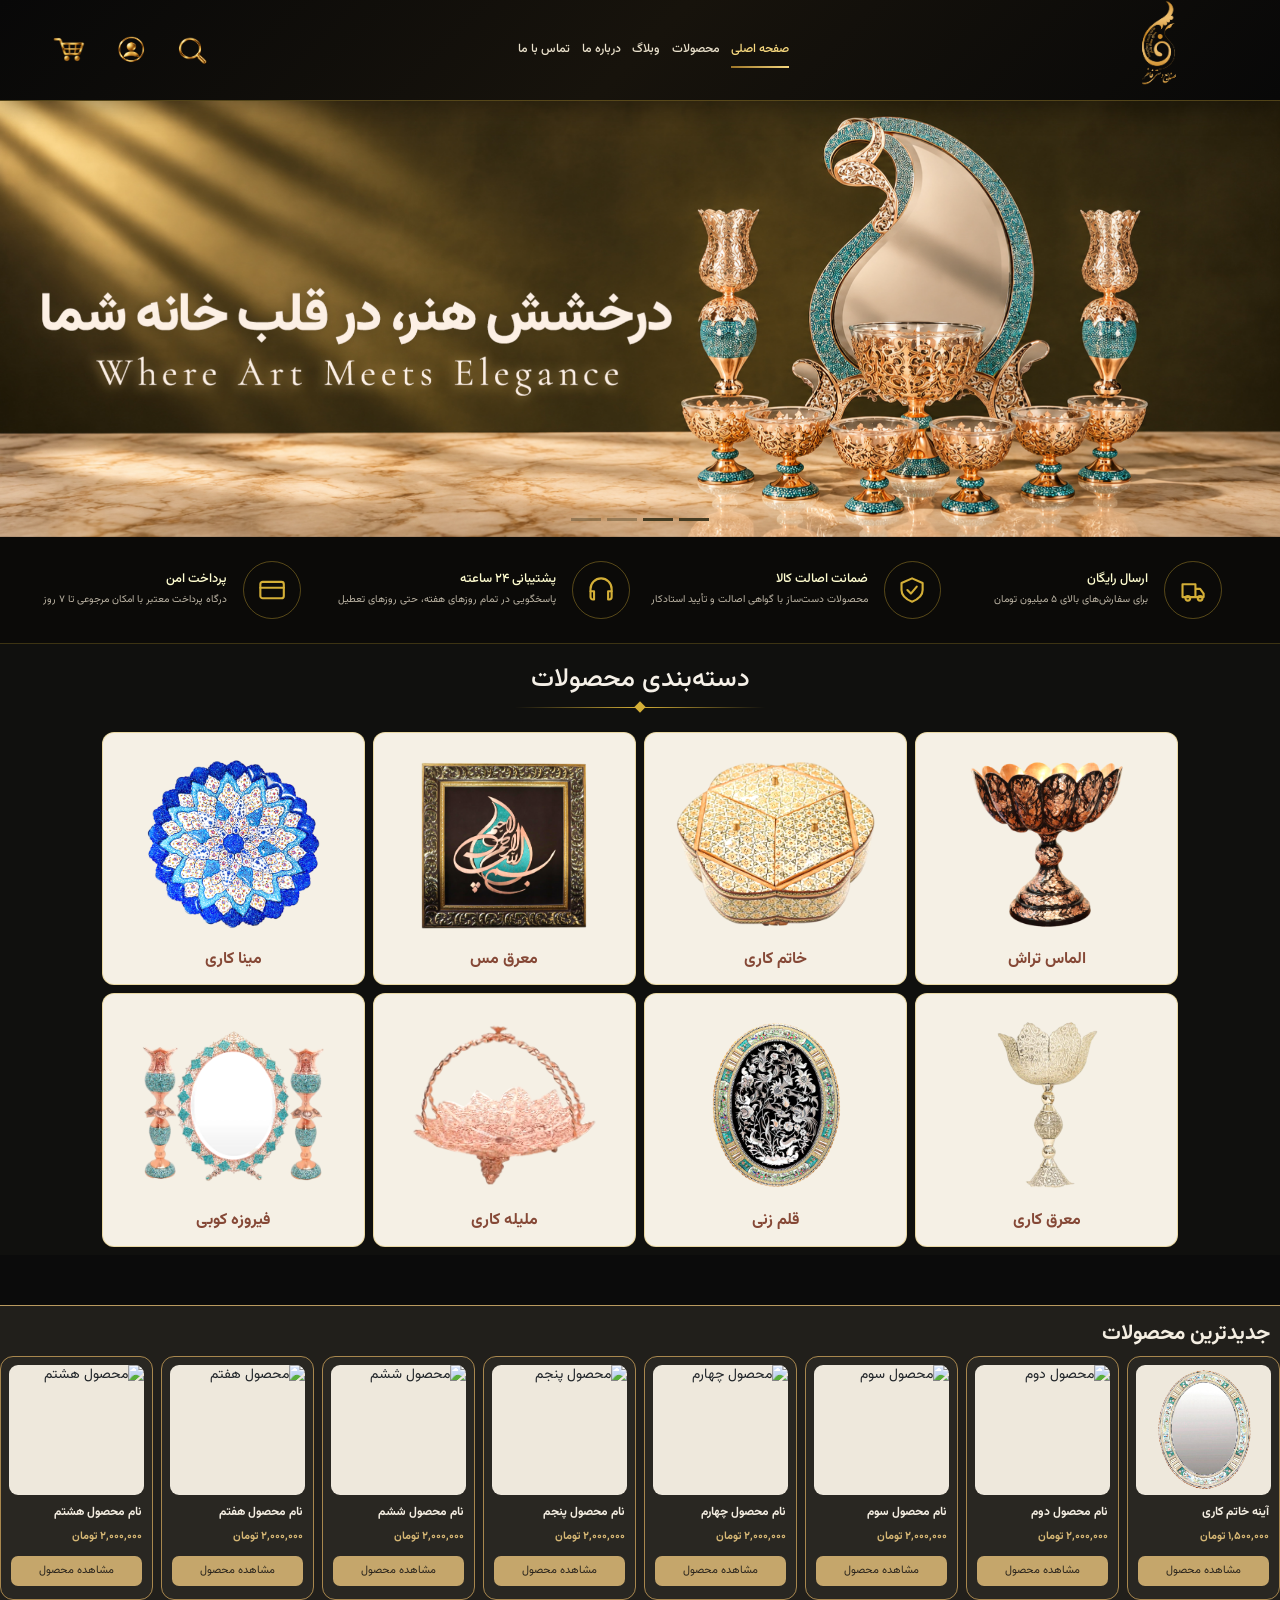
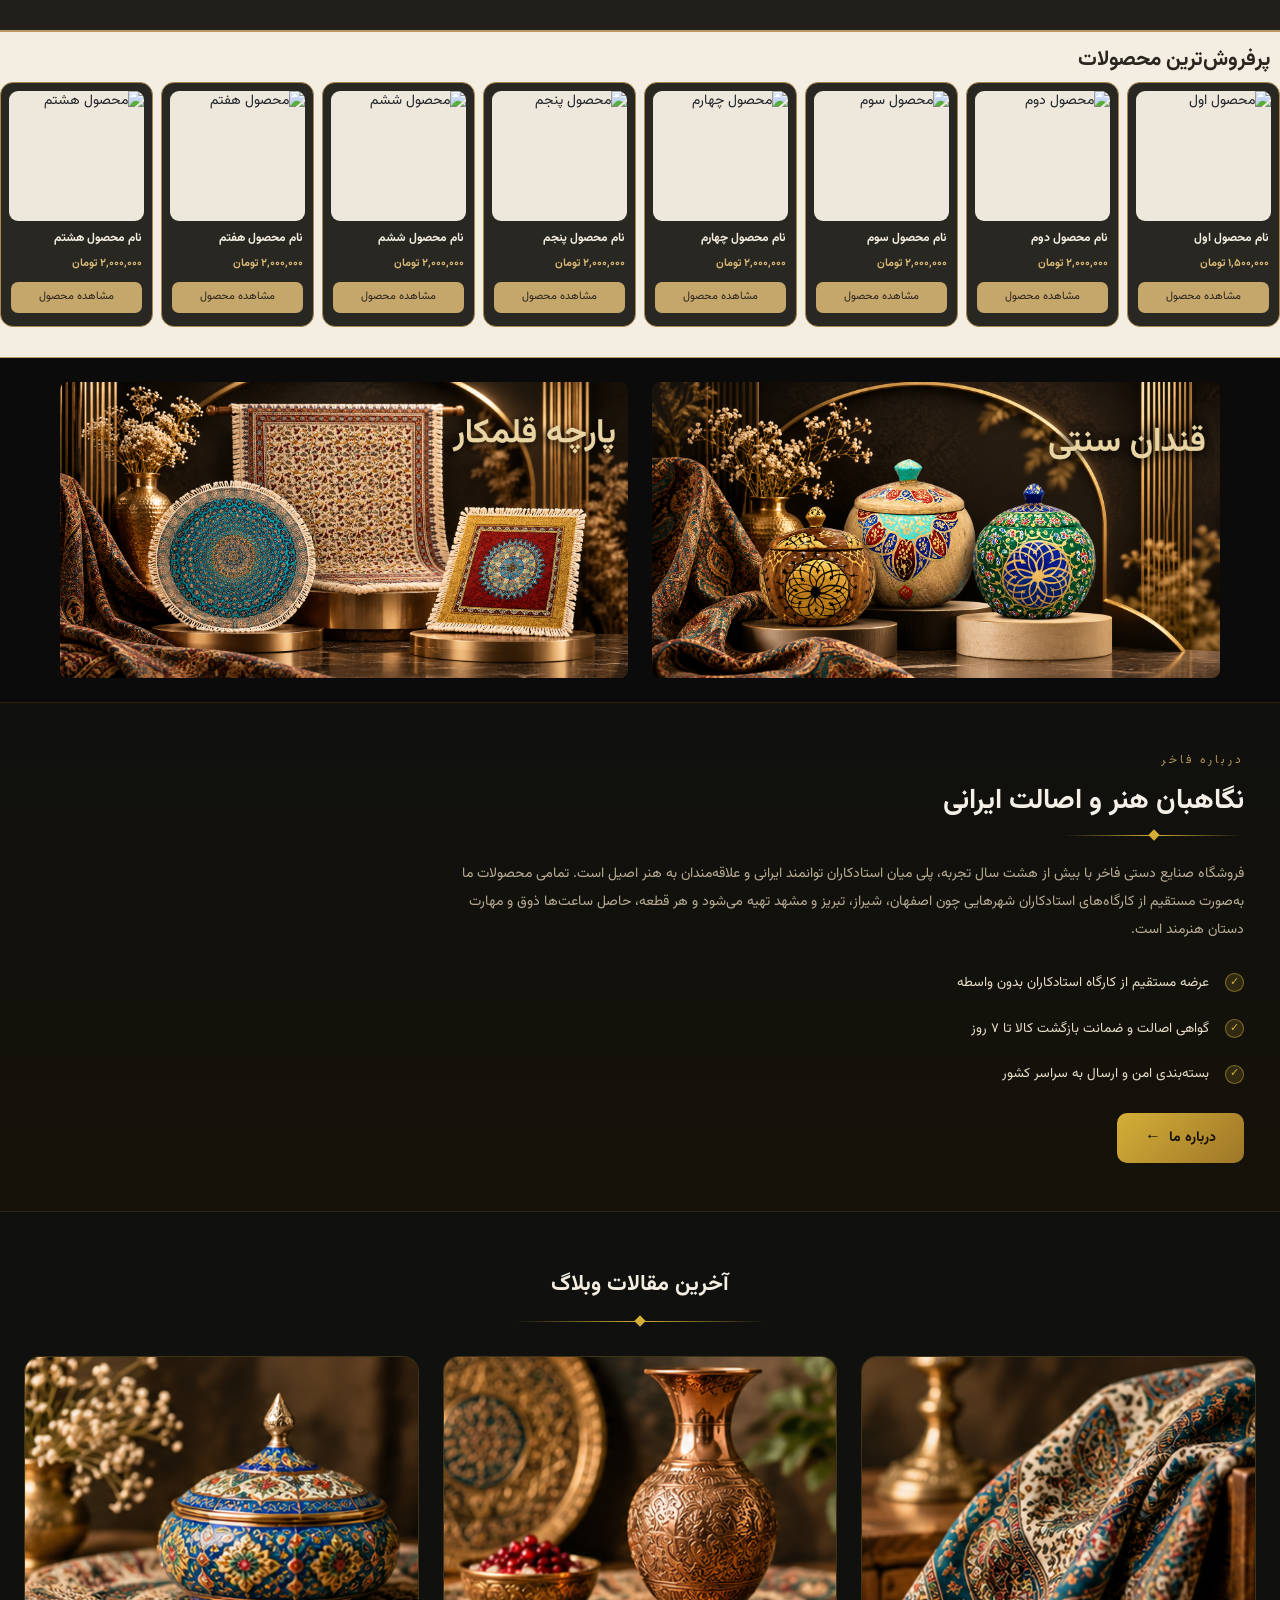
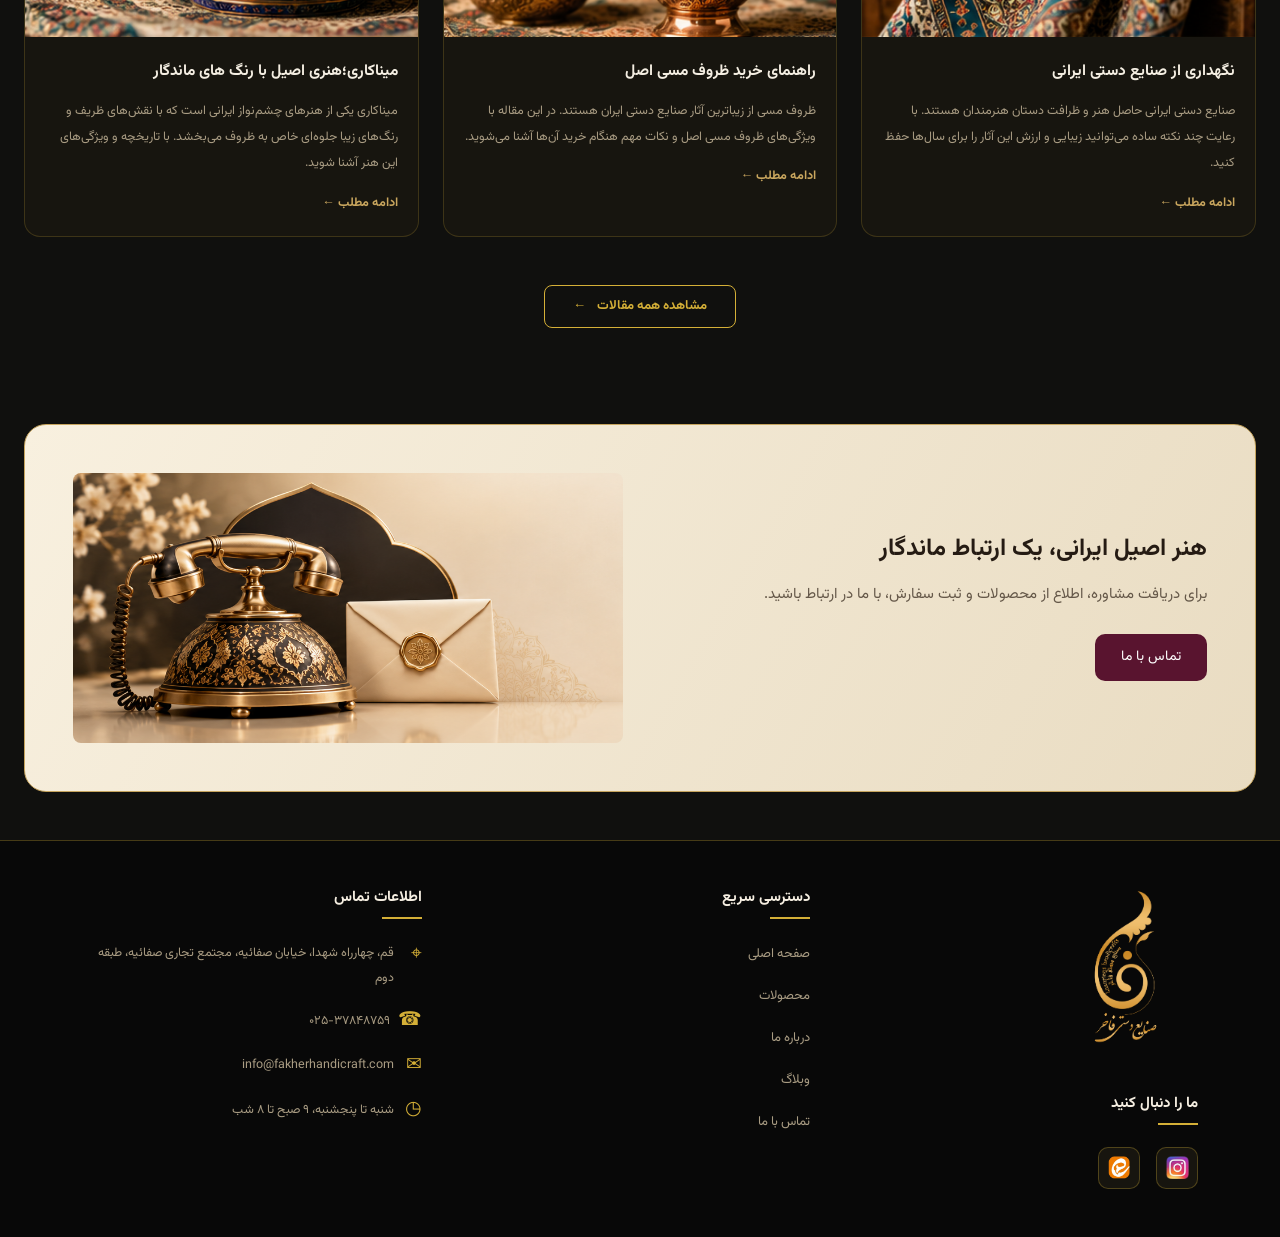
==== commit 344ad20b: "تغییرات جدید" ====
--- a/index.html
+++ b/index.html
@@ -460,7 +460,6 @@
 <section class="py-4 px-3 px-md-4 px-lg-5">
     <div class="container-fluid">
         <div class="row g-3 g-md-4">
-
             <div class="col-12 col-md-6">
                 <div class="overflow-hidden rounded-3">
                     <img src="images/قندان.png"
@@ -468,7 +467,6 @@
                          class="img-fluid w-100 promo-img">
                 </div>
             </div>
-
             <div class="col-12 col-md-6">
                 <div class="overflow-hidden rounded-3">
                     <img src="images/پارچه.png"
@@ -480,137 +478,237 @@
     </div>
 </section>
 
-
-        <!-- درباره ما -->
-        <section class="about-section" id="about">
-            <div class="about-container">
-                <div class="about-text">
-                    <span class="about-label">درباره فاخر</span>
-                    <h2>نگاهبان هنر و اصالت ایرانی</h2>
-                    <div class="gold-divider about-divider"><span></span></div>
-                    <p>فروشگاه صنایع دستی فاخر با بیش از پانزده سال تجربه، پلی میان استادکاران توانمند ایرانی و علاقه‌مندان به هنر اصیل است. تمامی محصولات ما به‌صورت مستقیم از کارگاه‌های استادکاران شهرهایی چون اصفهان، شیراز، تبریز و مشهد تهیه می‌شود و هر قطعه، حاصل ساعت‌ها ذوق و مهارت دستان هنرمند است.</p>
-                    <ul class="about-features">
-                        <li>عرضه مستقیم از کارگاه استادکاران بدون واسطه</li>
-                        <li>گواهی اصالت و ضمانت بازگشت کالا تا ۷ روز</li>
-                        <li>بسته‌بندی امن و ارسال به سراسر کشور</li>
+<!-- درباره ما -->
+<section class="about-section py-5 px-3 px-md-4" id="about">
+    <div class="container-fluid about-container">
+        <div class="row">
+            <div class="col-12 col-lg-8">
+                <span class="about-label d-block mb-3">درباره فاخر</span>
+                <h2 class="about-title fs-3 mb-3">
+                    نگاهبان هنر و اصالت ایرانی
+                </h2>
+                <div class="gold-divider about-divider mb-4">
+                    <span></span>
+                </div>
+                <p class="about-description lh-lg mb-4">
+                    فروشگاه صنایع دستی فاخر با بیش از هشت سال تجربه،
+                    پلی میان استادکاران توانمند ایرانی و علاقه‌مندان به هنر اصیل است.
+                    تمامی محصولات ما به‌صورت مستقیم از کارگاه‌های استادکاران
+                    شهرهایی چون اصفهان، شیراز، تبریز و مشهد تهیه می‌شود و
+                    هر قطعه، حاصل ساعت‌ها ذوق و مهارت دستان هنرمند است.
+                </p>
+
+                <ul class="list-unstyled mb-4">
+
+                    <li class="d-flex align-items-center gap-3 mb-3 about-feature">
+                        <span class="about-check">✓</span>
+                        عرضه مستقیم از کارگاه استادکاران بدون واسطه
+                    </li>
+
+                    <li class="d-flex align-items-center gap-3 mb-3 about-feature">
+                        <span class="about-check">✓</span>
+                        گواهی اصالت و ضمانت بازگشت کالا تا ۷ روز
+                    </li>
+
+                    <li class="d-flex align-items-center gap-3 about-feature">
+                        <span class="about-check">✓</span>
+                        بسته‌بندی امن و ارسال به سراسر کشور
+                    </li>
+
+                </ul>
+                <a href="about.html"
+                   class="btn about-btn d-inline-flex align-items-center gap-2">
+                    درباره ما
+                    <span class="arrow-left">←</span>
+                </a>
+            </div>
+        </div>
+    </div>
+</section>
+
+
+
+<!-- بخش وبلاگ -->
+<section class="blog-section py-5 px-3 px-md-4" id="blog">
+
+    <div class="section-title text-center d-flex flex-column align-items-center mb-4">
+        <h2>آخرین مقالات وبلاگ</h2>
+        <div class="gold-divider mx-auto"><span></span></div>
+    </div>
+
+    <div class="blog-grid">
+        <div class="row g-3 g-md-4">
+
+            <div class="col-12 col-md-6 col-lg-4">
+                <article class="blog-card h-100">
+                    <div class="blog-image">
+                        <img src="images/نگهداری از صنایع دستی ایرانی.png" alt="نگهداری از صنایع دستی ایرانی" loading="lazy">
+                    </div>
+                    <div class="blog-content">
+                        <h3>نگهداری از صنایع دستی ایرانی</h3>
+                        <p>صنایع دستی ایرانی حاصل هنر و ظرافت دستان هنرمندان هستند. با رعایت چند نکته ساده می‌توانید زیبایی و ارزش این آثار را برای سال‌ها حفظ کنید.</p>
+                        <a href="#" class="blog-link">ادامه مطلب &#8592;</a>
+                    </div>
+                </article>
+            </div>
+
+            <div class="col-12 col-md-6 col-lg-4">
+                <article class="blog-card h-100">
+                    <div class="blog-image">
+                        <img src="images/راهنمای خرید ظروف مسی اصل.png" alt="راهنمای خرید ظروف مسی اصل" loading="lazy">
+                    </div>
+
+                    <div class="blog-content">
+                        <h3>راهنمای خرید ظروف مسی اصل</h3>
+                        <p>ظروف مسی از زیباترین آثار صنایع دستی ایران هستند. در این مقاله با ویژگی‌های ظروف مسی اصل و نکات مهم هنگام خرید آن‌ها آشنا می‌شوید.</p>
+                        <a href="#" class="blog-link">ادامه مطلب &#8592;</a>
+                    </div>
+                </article>
+            </div>
+
+            <div class="col-12 col-md-6 col-lg-4">
+                <article class="blog-card h-100">
+                    <div class="blog-image">
+                        <img src="images/میناکاری هنری اصیل با رنگ های ماندگار.png" alt="میناکاری هنری اصیل با رنگ های ماندگار" loading="lazy">
+                    </div>
+
+                    <div class="blog-content">
+                        <h3>میناکاری؛هنری اصیل با رنگ های ماندگار</h3>
+                        <p>میناکاری یکی از هنرهای چشم‌نواز ایرانی است که با نقش‌های ظریف و رنگ‌های زیبا جلوه‌ای خاص به ظروف می‌بخشد. با تاریخچه و ویژگی‌های این هنر آشنا شوید.</p>
+                        <a href="#" class="blog-link">ادامه مطلب &#8592;</a>
+                    </div>
+                </article>
+            </div>
+        </div>
+    </div>
+
+    <div class="text-center mt-4 mt-md-5">
+        <a href="blog.html" class="btn blog-all-link">
+            مشاهده همه مقالات
+            <span>&#8592;</span>
+        </a>
+    </div>
+</section>
+
+
+
+<!-- تماس با ما -->
+<section class="contact-section py-4 py-md-5 px-3 px-md-4" id="contact">
+    <div class="contact-content container-fluid d-flex flex-column flex-lg-row align-items-center justify-content-between gap-4 gap-lg-5 p-3 p-md-4 p-lg-5">
+        <!-- متن -->
+        <div class="contact-text flex-grow-1 text-center text-lg-end">
+            <h2 class="fs-4 fs-lg-3 mb-3">
+                هنر اصیل ایرانی، یک ارتباط ماندگار
+            </h2>
+            <p class="mb-4">
+                برای دریافت مشاوره، اطلاع از محصولات و ثبت سفارش، با ما در ارتباط باشید.
+            </p>
+
+            <a href="contact.html" class="btn contact-btn">
+                تماس با ما
+            </a>
+        </div>
+        <div class="contact-image flex-grow-1 w-100">
+            <img src="images/تماس با ما .png"
+                 alt="صنایع دستی فاخر"
+                 class="img-fluid w-100 rounded-3">
+        </div>
+    </div>
+</section>
+
+
+
+
+<!-- فوتر -->
+<footer class="site-footer">
+
+    <div class="container py-4 py-md-5">
+        <div class="row g-4 g-lg-5">
+
+            <div class="col-12 col-md-6 col-lg-4">
+                <div class="footer-col">
+                    <img src="images/logo.png"
+                         alt="لوگوی فروشگاه فاخر"
+                         class="footer-logo mb-4">
+
+                    <h4 class="footer-title">ما را دنبال کنید</h4>
+
+                    <div class="d-flex align-items-center gap-3">
+                        <a href="https://instagram.com/fakhershop"
+                           class="footer-social">
+                            <img src="images/instagram.png" alt="اینستاگرام">
+                        </a>
+
+                        <a href="https://eitaa.com/fakhershopnew/7119"
+                           class="footer-social">
+                            <img src="images/ایتا.png" alt="ایتا">
+                        </a>
+                    </div>
+                </div>
+            </div>
+
+             <div class="col-12 col-md-6 col-lg-4">
+                <div class="footer-col">
+                    <h4 class="footer-title">دسترسی سریع</h4>
+
+                    <ul class="list-unstyled mb-0">
+                        <li class="mb-3">
+                            <a href="index.html">صفحه اصلی</a>
+                        </li>
+                        <li class="mb-3">
+                            <a href="#products">محصولات</a>
+                        </li>
+                        <li class="mb-3">
+                            <a href="#about">درباره ما</a>
+                        </li>
+                        <li class="mb-3">
+                            <a href="#blog">وبلاگ</a>
+                        </li>
+                        <li>
+                            <a href="#contact">تماس با ما</a>
+                        </li>
                     </ul>
-                    <div class="contact-buttons">
-                        <a href="about.html" class="about-btn">درباره ما <span class="arrow-left">←</span></a>
-                    </div>
-                </div>
-            </div>
-        </section>
-
-        <!-- وبلاگ -->
-        <section class="blog-section" id="blog">
-            <div class="section-title">
-                <h2>آخرین مقالات وبلاگ</h2>
-                <div class="gold-divider"><span></span></div>
-            </div>
-            <div class="blog-grid">
-                <div class="row g-4">
-                    <div class="col-12 col-md-6 col-lg-4">
-                        <article class="blog-card">
-                            <div class="blog-image"><img src="images/بنر2.jpg" alt="خاتم‌کاری" loading="lazy"></div>
-                            <div class="blog-content">
-                                <h3>خاتم‌کاری؛ هنر هزارساله‌ای که از شیراز به دنیا رسید</h3>
-                                <p>خاتم‌کاری یکی از ظریف‌ترین هنرهای دستی ایران است که در آن میله‌های رنگی در کنار هم الگوهای ستاره‌ای شکل می‌گیرند. در این مقاله با تاریخچه و مراحل ساخت آن آشنا شوید.</p>
-                                <a href="#" class="blog-link">ادامه مطلب &#8592;</a>
-                            </div>
-                        </article>
-                    </div>
-                    <div class="col-12 col-md-6 col-lg-4">
-                        <article class="blog-card">
-                            <div class="blog-image"><img src="images/بنر3.jpg" alt="نگهداری ظروف مسی" loading="lazy"></div>
-                            <div class="blog-content">
-                                <h3>راهنمای کامل نگهداری از ظروف مسی و میناکاری</h3>
-                                <p>ظروف مسی و میناکاری اگر به‌درستی نگهداری شوند، سال‌ها زیبایی خود را حفظ می‌کنند. با چند نکته ساده اما مهم برای شست‌وشو و نگهداری این ظروف آشنا شوید.</p>
-                                <a href="#" class="blog-link">ادامه مطلب &#8592;</a>
-                            </div>
-                        </article>
-                    </div>
-                    <div class="col-12 col-md-6 col-lg-4">
-                        <article class="blog-card">
-                            <div class="blog-image"><img src="images/قندان.jpg" alt="فیروزه‌کوبی" loading="lazy"></div>
-                            <div class="blog-content">
-                                <h3>فیروزه‌کوبی؛ درخشش سنگ آسمانی در هنر ایران</h3>
-                                <p>فیروزه‌کوبی هنری است که سنگ‌های آبی فیروزه را بر بدنه‌ی ظروف مسی می‌نشاند. در این مقاله از مبدأ این هنر در نیشابور و راز محبوبیت آن می‌گوییم.</p>
-                                <a href="#" class="blog-link">ادامه مطلب &#8592;</a>
-                            </div>
-                        </article>
-                    </div>
-                </div>
-            </div>
-        </section>
-
-        <!-- تماس با ما -->
-        <section class="contact-section" id="contact">
-            <div class="contact-content d-flex flex-column flex-lg-row align-items-center justify-content-between gap-4 gap-lg-5">
-                <div class="contact-text">
-                    <h2>هنر اصیل ایرانی، یک ارتباط ماندگار</h2>
-                    <p>برای دریافت مشاوره، اطلاع از محصولات و ثبت سفارش، با ما در ارتباط باشید.</p>
-                    <div class="contact-buttons">
-                        <a href="contact.html" class="contact-btn">تماس با ما</a>
-                    </div>
-                </div>
-                <div class="contact-image">
-                    <img src="images/تماس با ما .png" alt="صنایع دستی فاخر">
-                </div>
-            </div>
-        </section>
-    </main>
-
-    <!-- فوتر -->
-    <footer class="site-footer">
-        <div class="footer-container">
-            <div class="row g-4 g-lg-5">
-                <div class="col-12 col-md-6 col-lg-4">
-                    <div class="footer-col footer-brand">
-                        <img src="images/logo.png" alt="لوگوی فروشگاه صنایع دستی فاخر">
-                        <p>فاخر، مرجع خرید آنلاین صنایع دستی اصیل ایرانی؛ از خاتم‌کاری و میناکاری تا فیروزه‌کوبی و قلم‌زنی، مستقیم از دست استادکاران.</p>
-                    </div>
-                </div>
-                <div class="col-12 col-md-6 col-lg-4">
-                    <div class="footer-col">
-                        <h4>دسترسی سریع</h4>
-                        <ul class="footer-links">
-                            <li><a href="index.html">صفحه اصلی</a></li>
-                            <li><a href="#products">محصولات</a></li>
-                            <li><a href="#about">درباره ما</a></li>
-                            <li><a href="#blog">وبلاگ</a></li>
-                            <li><a href="#contact">تماس با ما</a></li>
-                        </ul>
-                    </div>
-                </div>
-                <div class="col-12 col-md-6 col-lg-4">
-                    <div class="footer-col">
-                        <h4>اطلاعات تماس</h4>
-                        <ul class="footer-contact-list">
-                            <li>
-                                <svg viewBox="0 0 24 24"><path d="M20 10c0 6-8 12-8 12S4 16 4 10a8 8 0 0 1 16 0z"/><circle cx="12" cy="10" r="3"/></svg>
-                                <span>قم، خیابان صفاییه، مجتمع تجاری صفاییه، طبقه دوم</span>
-                            </li>
-                            <li>
-                                <svg viewBox="0 0 24 24"><path d="M22 16.92v3a2 2 0 0 1-2.18 2 19.79 19.79 0 0 1-8.63-3.07 19.5 19.5 0 0 1-6-6 19.79 19.79 0 0 1-3.07-8.67A2 2 0 0 1 4.11 2h3a2 2 0 0 1 2 1.72c.127.96.361 1.903.7 2.81a2 2 0 0 1-.45 2.11L8.09 9.91a16 16 0 0 0 6 6l1.27-1.27a2 2 0 0 1 2.11-.45c.907.339 1.85.573 2.81.7A2 2 0 0 1 22 16.92z"/></svg>
-                                <span>۰۹۱۲۳۴۵۶۷۸۹</span>
-                            </li>
-                            <li>
-                                <div class="social-link">
-                                    <img src="images/ایتا.png" alt="لوگوی ایتا">
-                                    <span>@fakhershopnew</span>
-                                </div>
-                            </li>
-                            <li>
-                                <svg viewBox="0 0 24 24"><circle cx="12" cy="12" r="10"/><path d="M12 6v6l4 2"/></svg>
-                                <span>پاسخگویی: شنبه تا پنجشنبه، ۹ صبح تا ۸ شب</span>
-                            </li>
-                        </ul>
-                    </div>
-                </div>
-            </div>
-        </div>
-        <div class="footer-bottom"></div>
-    </footer> 
+                </div>
+            </div>
+
+            <!-- اطلاعات تماس -->
+            <div class="col-12 col-md-6 col-lg-4">
+                <div class="footer-col">
+                    <h4 class="footer-title">اطلاعات تماس</h4>
+
+                    <ul class="list-unstyled mb-0">
+
+                        <li class="d-flex align-items-start gap-2 mb-3">
+                            <span class="footer-icon">⌖</span>
+                            <span>
+                                قم، چهارراه شهدا، خیابان صفائیه،
+                                مجتمع تجاری صفائیه، طبقه دوم
+                            </span>
+                        </li>
+
+                        <li class="d-flex align-items-center gap-2 mb-3">
+                            <span class="footer-icon">☎</span>
+                            <span>۰۲۵-۳۷۸۴۸۷۵۹</span>
+                        </li>
+
+                        <li class="d-flex align-items-center gap-2 mb-3">
+                            <span class="footer-icon">✉</span>
+                            <span>info@fakherhandicraft.com</span>
+                        </li>
+
+                        <li class="d-flex align-items-center gap-2">
+                            <span class="footer-icon">◷</span>
+                            <span>شنبه تا پنجشنبه، ۹ صبح تا ۸ شب</span>
+                        </li>
+
+                    </ul>
+                </div>
+            </div>
+
+        </div>
+    </div>
+
+</footer>
     <script src="java/java.js"></script>
 </body>
 </html>
--- a/css/style.css
+++ b/css/style.css
@@ -189,13 +189,11 @@
     opacity: 1;
 }
 
-@media (max-width: 576px) {
+/*@media (max-width: 576px) {
     #carouselExampleIndicators .carousel-indicators button {
         width: 14px;
         height: 2px;
-        margin: 0 3px;
-    }
-}
+        margin: 0 3px; }}*/
 
 
 /* مزیت های فروشگاه */
@@ -345,7 +343,7 @@
     transform: translateX(-50%) rotate(45deg);
 }
 
-@media (max-width: 576px) {
+/*@media (max-width: 576px) {
     .category-card {
         padding: 5px;
     }
@@ -366,7 +364,7 @@
     .gold-divider span {
         width: 140px;
     }
-}
+}*/
 
 
 
@@ -465,7 +463,7 @@
     color: #29241c;
 }
 
-@media (max-width: 576px) {
+/*@media (max-width: 576px) {
     .product-card {
         flex: 0 0 100px;
     }
@@ -473,7 +471,7 @@
     .product-image {
         height: 80px;
     }
-}
+}*/
 
 
 
@@ -572,7 +570,7 @@
     color: #29241c;
 }
 
-@media (max-width: 576px) {
+/*@media (max-width: 576px) {
     .product-card1 {
         flex: 0 0 100px;
     }
@@ -580,7 +578,7 @@
     .product-image1 {
         height: 80px;
     }
-}
+}*/
 
 
 /*  بنرهای تبلیغاتی */
@@ -592,276 +590,508 @@
     transform: scale(1.02);
 }
 
-
-/* =====================================
-   Contact Section
-===================================== */
-
-.contact-section {
-    width: 100%;
-    padding: 55px 5%;
-    background: #10100e;
-}
-
-.contact-content {
+/* بخش درباره ما */
+.about-section {
+    background: linear-gradient(180deg, #10100e, #151209);
+    border-top: 1px solid rgba(212, 175, 55, 0.12);
+}
+.about-container {
     max-width: 1450px;
     margin: auto;
+}
+.about-label {
+    color: #b39459;
+    font-size: 12px;
+    letter-spacing: 3px;
+}
+.about-title {
+    color: #f5f0e7;
+    font-weight: 700;
+}
+.about-divider {
+    width: 100%;
+    justify-content: flex-start;
+}
+.about-divider span {
+    width: 180px;
+    margin-right: 0;
+    margin-left: auto;
+    background: linear-gradient(to left, transparent, var(--gold), transparent);
+}
+.about-description {
+    color: #b7ab93;
+    font-size: 14px;
+}
+.about-feature {
+    color: #e8dfca;
+    font-size: 13.5px;
+    line-height: 2.2;
+}
+.about-check {
+    width: 19px;
+    height: 19px;
+    flex-shrink: 0;
     display: flex;
     align-items: center;
-    justify-content: space-between;
-    gap: 45px;
-    padding: 35px;
-    background: linear-gradient(120deg, #f8f0df, #e9dcc2);
-    border: 1px solid #c6a45d;
-    border-radius: 22px;
-    overflow: hidden;
-}
-
-.contact-text { flex: 1; }
-.contact-label { color: #9b793b; font-size: 12px; letter-spacing: 3px; }
-.contact-text h2 { color: #251b13; font-size: 29px; margin: 18px 0; }
-.contact-text p { color: #655849; font-size: 15px; line-height: 2; margin-bottom: 25px; }
-.contact-buttons { display: flex; gap: 12px; flex-wrap: wrap; }
-
-.contact-btn,
-.instagram-btn {
-    text-decoration: none; padding: 13px 25px;
-    border-radius: 10px; font-size: 14px; transition: 0.3s;
-}
-.contact-btn { background: #59142f; color: white; }
-.instagram-btn { border: 1px solid #9b793b; color: #59142f; }
-.contact-btn:hover { background: #351020; }
-.instagram-btn:hover { background: #e4d2ad; }
-
-.contact-image { flex: 1; min-width: 0; }
-.contact-image img {
-    width: 100%; height: 270px;
-    object-fit: cover; border-radius: 15px; display: block;
-}
-
-
-/* =====================================
-   بخش درباره ما (صفحه اصلی)
-===================================== */
-
-.about-section {
-    width: 100%;
-    padding: 70px 5%;
-    background: linear-gradient(180deg, #10100e, #151209);
-    border-top: 1px solid rgba(212, 175, 55, 0.12);
-}
-
-.about-container { max-width: 1450px; margin: auto; }
-.about-text { flex: 1; max-width: 760px; min-width: 0; }
-.about-label { display: block; color: #b39459; font-size: 12px; letter-spacing: 3px; margin-bottom: 14px; }
-.about-text h2 { color: #f5f0e7; font-size: 28px; margin-bottom: 14px; }
-
-.about-divider { width: 100%; justify-content: flex-start; margin: 0 0 22px; }
-.about-divider span {
-    width: 180px; margin-right: 0; margin-left: auto;
-    background: linear-gradient(to left, transparent, var(--gold), transparent);
-}
-
-.about-text p { color: #b7ab93; font-size: 14px; line-height: 2.1; margin-bottom: 22px; }
-
-.about-features { list-style: none; margin: 0 0 28px; padding: 0; }
-.about-features li {
-    position: relative; padding-right: 30px;
-    color: #e8dfca; font-size: 13.5px; line-height: 2.4;
-}
-.about-features li::before {
-    content: "\2713";
-    position: absolute; right: 0; top: 6px;
-    width: 19px; height: 19px;
-    display: flex; align-items: center; justify-content: center;
+    justify-content: center;
     background: rgba(212, 175, 55, 0.16);
     border: 1px solid rgba(212, 175, 55, 0.5);
-    border-radius: 50%; color: var(--gold); font-size: 11px;
-}
-
+    border-radius: 50%;
+    color: var(--gold);
+    font-size: 11px;
+}
 .about-btn {
-    display: inline-flex; align-items: center; gap: 10px;
     padding: 13px 28px;
     background: linear-gradient(135deg, var(--gold), var(--gold-dark));
-    border-radius: 10px; color: #171208;
-    font-size: 14px; font-weight: 700;
-    text-decoration: none; transition: 0.3s ease;
+    border: none;
+    border-radius: 10px;
+    color: #171208;
+    font-size: 14px;
+    font-weight: 700;
+    transition: 0.3s ease;
 }
 .about-btn:hover {
     background: linear-gradient(135deg, var(--gold-light), var(--gold));
-    transform: translateY(-3px); box-shadow: 0 10px 24px rgba(212, 175, 55, 0.25);
-}
-.about-btn .arrow-left { font-size: 16px; transition: transform 0.3s ease; }
-.about-btn:hover .arrow-left { transform: translateX(-4px); }
-
-
-/* =====================================
-   بخش وبلاگ
-===================================== */
+    color: #171208;
+    transform: translateY(-3px);
+    box-shadow: 0 10px 24px rgba(212, 175, 55, 0.25);
+}
+.arrow-left {
+    font-size: 16px;
+    transition: transform 0.3s ease;
+}
+.about-btn:hover .arrow-left {
+    transform: translateX(-4px);
+}
+
+/*@media (max-width: 576px) {
+
+    .about-section {
+        padding: 30px 15px !important;
+    }
+
+    .about-label {
+        font-size: 10px;
+        letter-spacing: 2px;
+        margin-bottom: 10px !important;
+    }
+
+    .about-title {
+        font-size: 19px !important;
+        margin-bottom: 12px !important;
+        line-height: 1.8;
+    }
+
+    .about-divider {
+        margin-bottom: 18px !important;
+    }
+
+    .about-divider span {
+        width: 120px;
+    }
+
+    .about-description {
+        font-size: 11px;
+        line-height: 2 !important;
+        margin-bottom: 18px !important;
+    }
+
+    .about-feature {
+        font-size: 11px;
+        line-height: 2;
+        gap: 10px !important;
+        margin-bottom: 10px !important;
+    }
+
+    .about-check {
+        width: 17px;
+        height: 17px;
+        font-size: 10px;
+    }
+
+    .about-btn {
+        padding: 10px 20px;
+        font-size: 12px;
+        border-radius: 8px;
+    }
+
+    .arrow-left {
+        font-size: 14px;
+    }
+}*/
+
+/* بخش وبلاگ */
 
 .blog-section {
-    width: 100%; padding: 65px 5% 70px;
     background: #10100e;
     border-top: 1px solid rgba(212, 175, 55, 0.12);
 }
 
-.blog-grid-section { width: 100%; padding: 0 5% 70px; background: #10100e; }
-.blog-grid { max-width: 1450px; margin: auto; }
+.blog-grid {
+    max-width: 1450px;
+    margin: auto;
+}
+
+.blog-section .section-title h2 {
+    color: #f4eee2;
+    font-size: 22px;
+    font-weight: 700;
+}
+
 
 .blog-card {
     background: #17150f;
     border: 1px solid rgba(212, 175, 55, 0.2);
     border-radius: 16px;
     overflow: hidden;
-    transition: transform 0.35s ease, box-shadow 0.35s ease, border-color 0.35s ease;
-}
+    transition: 0.35s ease;
+}
+
 .blog-card:hover {
     transform: translateY(-7px);
     border-color: rgba(212, 175, 55, 0.55);
     box-shadow: 0 14px 32px rgba(0, 0, 0, 0.45);
 }
 
-.blog-card-link { display: block; height: 100%; text-decoration: none; color: inherit; }
-
 .blog-image {
-    position: relative; height: 210px;
-    overflow: hidden; background: #f2ecdf;
-}
+    width: 100%;
+    height:280px;
+    overflow: hidden;
+    background: #f2ecdf;
+}
+
 .blog-image img {
-    width: 100%; height: 100%; object-fit: cover;
-    display: block; transition: transform 0.5s ease;
-}
-.blog-card:hover .blog-image img { transform: scale(1.07); }
-
-.blog-card-image {
-    position: relative; height: 200px;
-    overflow: hidden; background: #f2ecdf;
-}
-.blog-card-image img {
-    width: 100%; height: 100%; object-fit: contain;
-    display: block; padding: 12px; transition: transform 0.5s ease;
-}
-.blog-card:hover .blog-card-image img { transform: scale(1.06); }
-
-.blog-card-category {
-    position: absolute; top: 14px; right: 14px;
-    padding: 6px 14px;
-    background: rgba(11, 11, 11, 0.82);
-    border: 1px solid rgba(212, 175, 55, 0.4);
-    border-radius: 20px;
-    color: var(--gold-light); font-size: 11.5px;
-    backdrop-filter: blur(4px);
-}
-
-.blog-content,
-.blog-card-content { padding: 20px 20px 22px; }
-
-.blog-content h3,
-.blog-card-content h3 {
-    color: #f4eee2; font-size: 15.5px; font-weight: 700;
-    line-height: 1.9; margin-bottom: 12px;
+    width: 100%;
+    height: 100%;
+    object-fit: cover;
+    display: block;
+    transition: transform 0.5s ease;
+}
+
+.blog-card:hover .blog-image img {
+    transform: scale(1.07);
+}
+
+
+.blog-content {
+    padding: 20px 20px 22px;
+}
+
+.blog-content h3 {
+    color: #f4eee2;
+    font-size: 15.5px;
+    font-weight: 700;
+    line-height: 1.9;
+    margin-bottom: 12px;
     transition: color 0.3s ease;
 }
-.blog-card:hover .blog-content h3,
-.blog-card:hover .blog-card-content h3 { color: var(--gold-light); }
-
-.blog-content p,
-.blog-card-content p {
-    color: #a99c83; font-size: 12.5px; line-height: 2.1;
+
+.blog-card:hover .blog-content h3 {
+    color: var(--gold-light);
+}
+
+.blog-content p {
+    color: #a99c83;
+    font-size: 12.5px;
+    line-height: 2.1;
     margin-bottom: 16px;
-    display: -webkit-box;
-    -webkit-line-clamp: 3;
-    -webkit-box-orient: vertical;
-    overflow: hidden;
-}
-
-.post-meta {
-    display: flex; align-items: center;
-    flex-wrap: wrap; gap: 14px;
-    margin-bottom: 12px;
-}
-.post-date,
-.post-read-time { color: #8d8168; font-size: 11.5px; }
-.post-category {
-    padding: 4px 12px;
-    background: rgba(212, 175, 55, 0.14);
-    border: 1px solid rgba(212, 175, 55, 0.35);
-    border-radius: 20px;
-    color: var(--gold-light); font-size: 11px;
-}
+}
+
 .blog-link {
     display: inline-block;
-    color: #c9a65e; font-size: 12.5px; font-weight: 600;
-    text-decoration: none; transition: 0.3s ease;
-}
-.blog-link:hover { color: var(--gold-light); letter-spacing: 0.5px; }
-
-
-/* =====================================
-   فوتر سایت
-===================================== */
-
-.site-footer {
-    width: 100%; background: #080808;
-    border-top: 1px solid rgba(212, 175, 55, 0.35);
-}
-
-.site-footer > p {
-    text-align: center; padding: 22px 5%; margin: 0;
-    color: #877c66; font-size: 12.5px; line-height: 2;
-}
-
-.footer-container {
+    color: #c9a65e;
+    font-size: 12.5px;
+    font-weight: 600;
+    text-decoration: none;
+    transition: 0.3s ease;
+}
+
+.blog-link:hover {
+    color: var(--gold-light);
+}
+
+
+.blog-all-link {
+    color: #d4af37;
+    border: 1px solid #d4af37;
+    border-radius: 8px;
+    padding: 11px 28px;
+    font-size: 13px;
+    font-weight: 600;
+    transition: 0.3s ease;
+}
+
+.blog-all-link span {
+    margin-right: 8px;
+}
+
+.blog-all-link:hover {
+    background: #d4af37;
+    color: #10100e;
+    border-color: #d4af37;
+}
+
+
+/* تماس با ما */
+.contact-section {
+    background: #10100e;
+}
+
+.contact-content {
     max-width: 1450px;
     margin: auto;
-    padding: 55px 5% 40px;
-}
-
-.footer-brand img { width: 150px; margin-bottom: 18px; }
-.footer-brand p { color: #a99c83; font-size: 12.5px; line-height: 2.2; margin-bottom: 20px; }
-.footer-social { display: flex; gap: 12px; }
-
-.footer-col h4 {
-    color: #f5eee1; font-size: 15.5px; font-weight: 700;
-    margin-bottom: 20px; position: relative;
+    background: linear-gradient(120deg, #f8f0df, #e9dcc2);
+    border: 1px solid #c6a45d;
+    border-radius: 22px;
+}
+
+.contact-text {
+    min-width: 0;
+}
+
+.contact-text h2 {
+    color: #251b13;
+    font-size: 29px;
+    font-weight: 700;
+}
+
+.contact-text p {
+    color: #655849;
+    font-size: 15px;
+    line-height: 2;
+}
+
+.contact-btn {
+    padding: 12px 25px;
+    background: #59142f;
+    color: white;
+    border-radius: 10px;
+    font-size: 14px;
+    transition: 0.3s;
+}
+
+.contact-btn:hover {
+    background: #351020;
+    color: white;
+}
+
+.contact-image {
+    max-width: 550px;
+    min-width: 0;
+}
+
+.contact-image img {
+    height: 270px;
+    object-fit: cover;
+}
+
+/*@media (max-width: 576px) {
+    .contact-content {
+        border-radius: 14px;
+    }
+
+    .contact-text h2 {
+        font-size: 18px;
+        line-height: 1.8;
+    }
+
+    .contact-text p {
+        font-size: 12px;
+    }
+
+    .contact-btn {
+        padding: 10px 22px;
+        font-size: 12px;
+    }
+
+    .contact-image img {
+        height: 180px;
+    }
+}*/
+
+
+
+
+/* فوتر */
+.site-footer {
+    background: #080808;
+    border-top: 1px solid rgba(212, 175, 55, 0.3);
+    direction: rtl;
+}
+
+.footer-logo {
+    width: 145px;
+}
+
+.footer-title {
+    position: relative;
+    color: #f5eee1;
+    font-size: 15px;
+    font-weight: 700;
     padding-bottom: 12px;
-}
-.footer-col h4::after {
-    content: ""; position: absolute;
-    bottom: 0; right: 0; width: 42px; height: 2px;
-    background: linear-gradient(90deg, var(--gold), transparent);
-}
-
-.footer-links { list-style: none; padding: 0; margin: 0; }
-.footer-links li { margin-bottom: 12px; }
-.footer-links a { color: #a99c83; font-size: 13px; text-decoration: none; transition: 0.3s ease; }
-.footer-links a:hover { color: var(--gold-light); padding-right: 6px; }
-
-.footer-contact-list { list-style: none; padding: 0; margin: 0; }
-.footer-contact-list li {
-    display: flex; align-items: flex-start; gap: 11px;
-    color: #a99c83; font-size: 12.5px; line-height: 1.9;
-    margin-bottom: 15px;
-}
-.footer-contact-list svg {
-    width: 17px; height: 17px; min-width: 17px; margin-top: 3px;
-    fill: none; stroke: var(--gold); stroke-width: 1.6;
-    stroke-linecap: round; stroke-linejoin: round;
-}
-
-.footer-contact-list .social-link {
-    display: inline-flex; align-items: center; gap: 10px;
-    color: var(--gold-light); font-size: 13px;
-    text-decoration: none; transition: 0.3s ease;
-}
-.footer-contact-list .social-link img { width: 28px; height: 28px; object-fit: contain; }
-.footer-contact-list .social-link:hover { color: #fff; }
+    margin-bottom: 22px;
+}
+
+.footer-title::after {
+    content: "";
+    position: absolute;
+    right: 0;
+    bottom: 0;
+    width: 40px;
+    height: 2px;
+    background: var(--gold);
+}
+
+.footer-col ul li {
+    color: #a99c83;
+    font-size: 12.5px;
+    line-height: 2;
+}
+
+.footer-col ul a {
+    color: #a99c83;
+    font-size: 13px;
+    text-decoration: none;
+    transition: 0.3s;
+}
+
+.footer-col ul a:hover {
+    color: var(--gold-light);
+    padding-right: 6px;
+}
+
+.footer-icon {
+    color: var(--gold);
+    font-size: 19px;
+    min-width: 20px;
+    line-height: 1.5;
+}
+
+.footer-social {
+    width: 42px;
+    height: 42px;
+    display: inline-flex;
+    align-items: center;
+    justify-content: center;
+    background: #17150f;
+    border: 1px solid rgba(212, 175, 55, 0.3);
+    border-radius: 10px;
+    transition: 0.3s;
+}
+
+.footer-social img {
+    width: 23px;
+    height: 23px;
+    object-fit: contain;
+}
+
+.footer-social:hover {
+    background: #302612;
+    border-color: var(--gold);
+    transform: translateY(-3px);
+}
 
 .footer-bottom {
     border-top: 1px solid rgba(212, 175, 55, 0.15);
-    padding: 18px 5%; text-align: center;
-}
-.footer-bottom p { color: #877c66; font-size: 12px; margin: 0; }
+}
+
+.footer-bottom p {
+    color: #877c66;
+    font-size: 11px;
+    line-height: 2;
+}
+
+/*
+@media (max-width: 576px) {
+    .footer-logo {
+        width: 115px;
+    }
+
+    .footer-title {
+        font-size: 14px;
+        margin-bottom: 16px;
+    }
+
+    .footer-col ul li,
+    .footer-col ul a {
+        font-size: 11px;
+    }
+
+}
+*/
+
+
+
+
+
+
+
+
+
+
+
+
+
+
+
+
+
+
+
+
+
+
+
+
+
+
+
+
+
+
+
+
+
+
+
+
+
+
+
+
+
+
+
+
+
+
+
+
+
+
+
+
+
+
+
+
+
+
+
+
+
+
+
+
+
+
+
+
+
+
+
+
+
 
 
 /* =====================================
